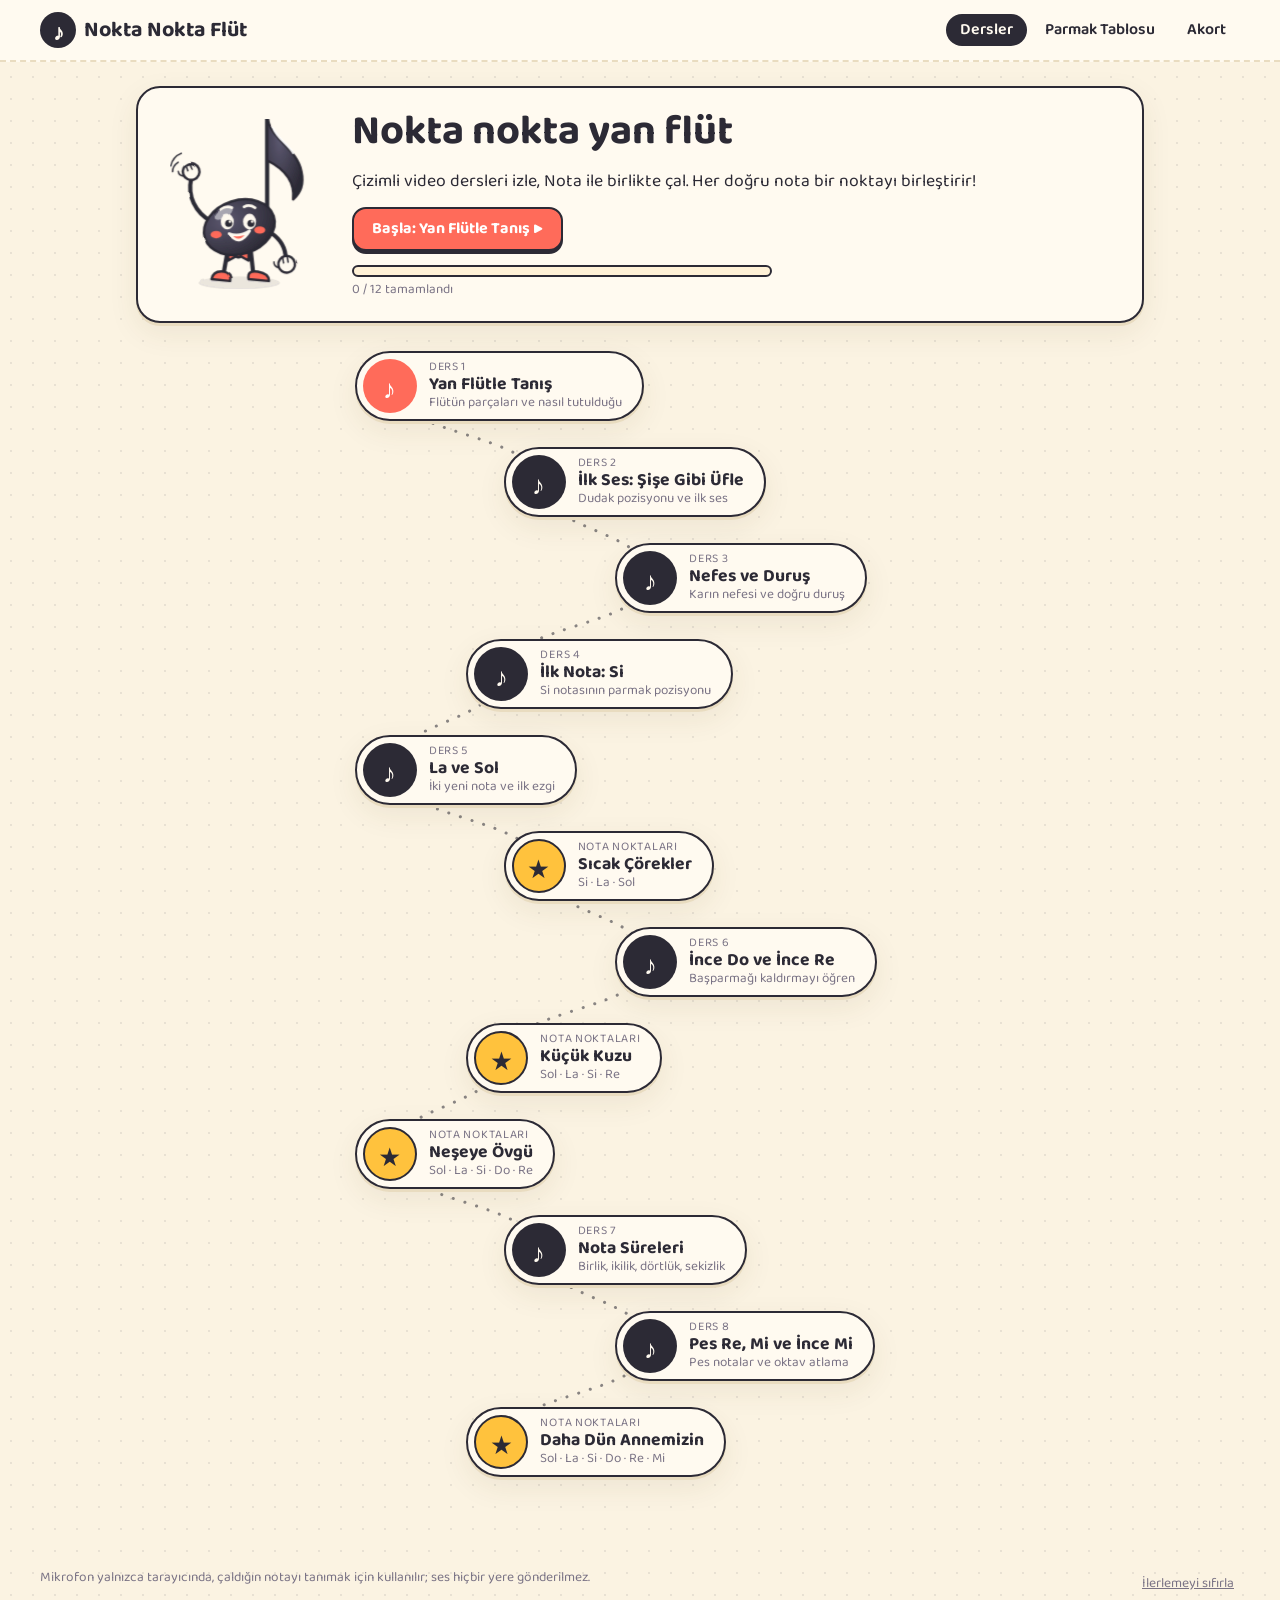
==== index.html @ 4b294578 "Detaylı çizimler ve Google TTS seslendirmesi - Çizimler baştan yapıldı: anahtar kapakları, mil ve ko" ====
<!doctype html>
<html lang="tr">
  <head>
    <meta charset="utf-8" />
    <meta name="viewport" content="width=device-width, initial-scale=1" />
    <title>Nokta Nokta Flüt</title>
    <meta name="description" content="Yan flüt öğrenmek isteyenler için çizimli, etkileşimli video dersler ve nota-nokta şarkı oyunları." />
    <meta name="theme-color" content="#fff8ec" />
    <link rel="icon" href="data:image/svg+xml,<svg xmlns='http://www.w3.org/2000/svg' viewBox='0 0 100 100'><text y='.9em' font-size='90'>♪</text></svg>" />
    <link rel="preconnect" href="https://fonts.googleapis.com" />
    <link rel="preconnect" href="https://fonts.gstatic.com" crossorigin />
    <link href="https://fonts.googleapis.com/css2?family=Baloo+2:wght@500;700&family=Patrick+Hand&family=Noto+Music&display=swap" rel="stylesheet" />
    <link rel="stylesheet" href="css/style.css" />
  </head>
  <body>
    <!-- Elle çizim görünümü için ortak SVG filtresi -->
    <svg width="0" height="0" style="position: absolute" aria-hidden="true">
      <defs>
        <filter id="sketchy" x="-5%" y="-5%" width="110%" height="110%">
          <feTurbulence type="fractalNoise" baseFrequency="0.035" numOctaves="2" seed="3" result="noise" />
          <feDisplacementMap in="SourceGraphic" in2="noise" scale="2.4" xChannelSelector="R" yChannelSelector="G" />
        </filter>
        <!-- Küçük çizimler (porte, mini flüt) için daha hafif titreme -->
        <filter id="sketchy-sm" x="-5%" y="-20%" width="110%" height="140%">
          <feTurbulence type="fractalNoise" baseFrequency="0.08" numOctaves="1" seed="5" result="noise" />
          <feDisplacementMap in="SourceGraphic" in2="noise" scale="0.7" xChannelSelector="R" yChannelSelector="G" />
        </filter>
        <!-- Çizim detayları: metal parlaklığı, cam, ten gölgesi ve kurşun kalem taraması -->
        <linearGradient id="g-metal" x1="0" y1="0" x2="0" y2="1">
          <stop offset="0" class="st-metal-lo" />
          <stop offset="0.28" class="st-metal-hi" />
          <stop offset="0.5" class="st-metal" />
          <stop offset="1" class="st-metal-lo" />
        </linearGradient>
        <radialGradient id="g-cup" cx="0.38" cy="0.32" r="0.75">
          <stop offset="0" class="st-metal-hi" />
          <stop offset="0.6" class="st-metal" />
          <stop offset="1" class="st-metal-lo" />
        </radialGradient>
        <radialGradient id="g-pressed" cx="0.38" cy="0.32" r="0.8">
          <stop offset="0" class="st-coral-hi" />
          <stop offset="1" class="st-coral" />
        </radialGradient>
        <linearGradient id="g-glass" x1="0" y1="0" x2="1" y2="0">
          <stop offset="0" class="st-glass-lo" />
          <stop offset="0.3" class="st-glass-hi" />
          <stop offset="0.55" class="st-glass" />
          <stop offset="1" class="st-glass-lo" />
        </linearGradient>
        <radialGradient id="g-skin" cx="0.4" cy="0.35" r="0.7">
          <stop offset="0" class="st-skin-hi" />
          <stop offset="1" class="st-skin" />
        </radialGradient>
        <radialGradient id="g-head" cx="0.35" cy="0.3" r="0.75">
          <stop offset="0" class="st-ink-hi" />
          <stop offset="1" class="st-ink" />
        </radialGradient>
        <linearGradient id="g-wood" x1="0" y1="0" x2="1" y2="0">
          <stop offset="0" class="st-wood-lo" />
          <stop offset="0.4" class="st-wood" />
          <stop offset="1" class="st-wood-lo" />
        </linearGradient>
        <pattern id="hatch" width="6" height="6" patternUnits="userSpaceOnUse" patternTransform="rotate(45)">
          <line x1="0" y1="0" x2="0" y2="6" class="hatch-line" />
        </pattern>
        <pattern id="hatch-x" width="7" height="7" patternUnits="userSpaceOnUse" patternTransform="rotate(45)">
          <path d="M0 0V7M0 0H7" class="hatch-line" />
        </pattern>
        <filter id="paper-grain" x="0" y="0" width="100%" height="100%">
          <feTurbulence type="fractalNoise" baseFrequency="0.9" numOctaves="2" seed="8" />
          <feColorMatrix values="0 0 0 0 0.5  0 0 0 0 0.45  0 0 0 0 0.35  0 0 0 0.55 0" />
        </filter>
      </defs>
    </svg>

    <header class="topbar">
      <a class="logo" href="#/"><span class="logo-dot" aria-hidden="true">♪</span> Nokta Nokta Flüt</a>
      <nav class="nav" aria-label="Ana menü">
        <a href="#/">Dersler</a>
        <a href="#/parmak">Parmak Tablosu</a>
        <a href="#/akort">Akort</a>
      </nav>
    </header>

    <main id="view"></main>

    <footer class="footer">
      <span>Mikrofon yalnızca tarayıcında, çaldığın notayı tanımak için kullanılır; ses hiçbir yere gönderilmez.</span>
      <button class="link" id="reset-progress">İlerlemeyi sıfırla</button>
    </footer>

    <noscript>Bu uygulama için JavaScript gerekli.</noscript>
    <script type="module" src="js/app.js"></script>
  </body>
</html>
---- css/style.css ----
/* Nokta Nokta Flüt — kâğıt üzerine elle çizim teması (karanlık modda kara tahta) */
:root {
  --paper: #fffaf0;
  --paper-2: #fff1d6;
  --page: #fbf3e2;
  --ink: #2c2a35;
  --muted: #7a7385;
  --coral: #ff6b5a;
  --teal: #20a597;
  --sky: #4a9fe0;
  --sun: #ffc23d;
  --sun-soft: #ffe7a6;
  --lilac: #b9a3f0;
  --metal: #e3e9f0;
  --skin: #ffd9bd;
  --hair: #6b4b3e;
  --shirt: #9fd8cf;
  --wood: #e0b07a;
  --line: #e9dcc0;
  --shadow: 0 3px 0 var(--line), 0 10px 30px rgb(80 60 20 / 8%);
  --metal-hi: #ffffff;
  --metal-lo: #a9b6c4;
  --coral-hi: #ffb3a8;
  --skin-hi: #ffeadb;
  --skin-lo: #e9a98a;
  --ink-hi: #5c5870;
  --wood-lo: #b77d45;
  --glass: #cfe6f5;
  --glass-hi: #f4fbff;
  --glass-lo: #94bcd8;
  --leaf: #7cc47f;
  --radius: 18px;
  --font-ui: 'Baloo 2', 'Segoe UI', system-ui, sans-serif;
  --font-hand: 'Patrick Hand', 'Comic Sans MS', 'Chalkboard SE', cursive;
  color-scheme: light;
}

@media (prefers-color-scheme: dark) {
  :root:not([data-theme='light']) {
    --paper: #23392f;
    --paper-2: #2c463a;
    --page: #182822;
    --ink: #f3efe4;
    --muted: #a9bfb3;
    --metal: #3f5a50;
    --skin: #6d5446;
    --hair: #2a1d17;
    --shirt: #2f6a62;
    --wood: #7a5a38;
    --sun-soft: #5b5230;
    --line: #2c4038;
    --shadow: 0 3px 0 #0f1a16, 0 10px 30px rgb(0 0 0 / 25%);
    --metal-hi: #8aa79b;
    --metal-lo: #2a3f37;
    --coral-hi: #ff9d8f;
    --skin-hi: #8c6c5a;
    --skin-lo: #4f3a2f;
    --ink-hi: #ffffff;
    --wood-lo: #4e381f;
    --glass: #3b6070;
    --glass-hi: #6c97a8;
    --glass-lo: #24404b;
    --leaf: #4f8f58;
    color-scheme: dark;
  }
}

:root[data-theme='dark'] {
  --paper: #23392f;
  --paper-2: #2c463a;
  --page: #182822;
  --ink: #f3efe4;
  --muted: #a9bfb3;
  --metal: #3f5a50;
  --skin: #6d5446;
  --hair: #2a1d17;
  --shirt: #2f6a62;
  --wood: #7a5a38;
  --sun-soft: #5b5230;
  --line: #2c4038;
  --shadow: 0 3px 0 #0f1a16, 0 10px 30px rgb(0 0 0 / 25%);
  --metal-hi: #8aa79b;
  --metal-lo: #2a3f37;
  --coral-hi: #ff9d8f;
  --skin-hi: #8c6c5a;
  --skin-lo: #4f3a2f;
  --ink-hi: #ffffff;
  --wood-lo: #4e381f;
  --glass: #3b6070;
  --glass-hi: #6c97a8;
  --glass-lo: #24404b;
  --leaf: #4f8f58;
  color-scheme: dark;
}

* { box-sizing: border-box; }

html, body { margin: 0; }

body {
  font-family: var(--font-ui);
  color: var(--ink);
  background-color: var(--page);
  background-image: radial-gradient(color-mix(in srgb, var(--ink) 9%, transparent) 1.2px, transparent 1.4px);
  background-size: 22px 22px;
  min-height: 100vh;
  display: flex;
  flex-direction: column;
  line-height: 1.5;
}

a { color: inherit; }
h1, h2, h3 { line-height: 1.15; margin: 0 0 0.3em; }
.muted { color: var(--muted); }
[hidden] { display: none !important; }

/* ------------------------------------------------------------- üst çubuk */
.topbar {
  display: flex;
  align-items: center;
  justify-content: space-between;
  flex-wrap: wrap;
  gap: 8px 16px;
  padding: 12px clamp(16px, 4vw, 40px);
  background: var(--paper);
  border-bottom: 2px dashed var(--line);
  position: sticky;
  top: 0;
  z-index: 10;
}
.logo { font-weight: 700; font-size: 1.35rem; text-decoration: none; display: flex; align-items: center; gap: 8px; }
.logo-dot {
  display: grid; place-items: center; width: 36px; height: 36px; border-radius: 50%;
  background: var(--ink); color: var(--paper); font-family: 'Noto Music', serif;
}
.nav { display: flex; gap: 4px; flex-wrap: wrap; }
.nav a { text-decoration: none; padding: 4px 14px; border-radius: 999px; font-weight: 600; }
.nav a:hover { background: var(--paper-2); }
.nav a.active { background: var(--ink); color: var(--paper); }

main { flex: 1; width: 100%; max-width: 1040px; margin: 0 auto; padding: 24px 16px 48px; }

.footer {
  display: flex; justify-content: space-between; flex-wrap: wrap; gap: 8px;
  padding: 16px clamp(16px, 4vw, 40px); font-size: 0.85rem; color: var(--muted);
}

/* ------------------------------------------------------------- ortak */
.btn {
  font: inherit; font-weight: 700; font-size: 1rem;
  display: inline-flex; align-items: center; justify-content: center; gap: 6px;
  padding: 8px 18px; min-height: 44px;
  border: 2.5px solid var(--ink); border-radius: 14px;
  background: var(--paper); color: var(--ink);
  box-shadow: 0 3px 0 var(--ink);
  cursor: pointer; text-decoration: none;
  transition: transform 0.08s, box-shadow 0.08s;
}
.btn:hover { transform: translateY(-1px); }
.btn:active { transform: translateY(2px); box-shadow: 0 1px 0 var(--ink); }
.btn:disabled { opacity: 0.6; cursor: default; transform: none; }
.btn.primary { background: var(--coral); color: #fff; }
.btn.active { background: var(--sun); color: #2c2a35; }
.btn.ghost { border-style: dashed; box-shadow: none; }
.link { font: inherit; background: none; border: 0; color: var(--muted); text-decoration: underline; cursor: pointer; padding: 6px; }
.card { background: var(--paper); border: 2.5px solid var(--ink); border-radius: var(--radius); box-shadow: var(--shadow); padding: 20px; }
.badge { display: inline-block; padding: 6px 14px; border-radius: 999px; background: var(--sun); color: #2c2a35; font-weight: 700; }
.page-head { display: flex; align-items: baseline; gap: 16px; flex-wrap: wrap; margin-bottom: 14px; }
.back { text-decoration: none; font-weight: 700; color: var(--muted); }
.back:hover { color: var(--ink); }
.hint { font-size: 0.9rem; }
:focus-visible { outline: 3px solid var(--sky); outline-offset: 2px; }

/* ------------------------------------------------------------- SVG çizim sınıfları */
.ink { stroke: var(--ink); stroke-width: 2.6; fill: none; stroke-linecap: round; stroke-linejoin: round; }
.thin { stroke-width: 1.6; }
.thick { stroke-width: 4.5; }
.dashed { stroke-dasharray: 6 6; }
.metal { fill: var(--metal); }
.paper { fill: var(--paper); }
.solid { fill: var(--ink); }
.hole { fill: var(--ink); }
.glass { fill: color-mix(in srgb, var(--sky) 22%, var(--paper)); }
.skin { fill: var(--skin); }
.hair { fill: var(--hair); }
.shirt { fill: var(--shirt); }
.wood { fill: var(--wood); }
.glow { fill: var(--sun-soft); }
.key.up { fill: url(#g-cup); }
.key.down { fill: url(#g-pressed); }
.metal-g { fill: url(#g-metal); }
.cup { fill: url(#g-cup); }
.glass-g { fill: url(#g-glass); }
.skin-g { fill: url(#g-skin); }
.head-g { fill: url(#g-head); }
.wood-g { fill: url(#g-wood); }
.hatch { fill: url(#hatch); stroke: none; }
.hatch-x { fill: url(#hatch-x); stroke: none; }
.hatch-line { stroke: var(--ink); stroke-width: 0.9; opacity: 0.45; }
.shade { fill: var(--ink); opacity: 0.1; stroke: none; }
.shine { fill: none; stroke: var(--metal-hi); stroke-width: 2.4; stroke-linecap: round; opacity: 0.85; }
.shine-fill { fill: #fff; opacity: 0.5; stroke: none; }
.fill-leaf { fill: var(--leaf); }
.fill-sun { fill: var(--sun); }
.fill-sky { fill: var(--sky); }
.fill-lilac { fill: var(--lilac); }
.fill-ink { fill: var(--ink); }
.fill-skin-lo { fill: var(--skin-lo); }
.limb-o { stroke: var(--ink); fill: none; stroke-linecap: round; stroke-linejoin: round; }
.limb-i, .limb-i.shirt { fill: none; stroke-linecap: round; stroke-linejoin: round; }
.limb-i.shirt { stroke: var(--shirt); }
.limb-i.skin-st { stroke: var(--skin); }
.print { fill: none; stroke: var(--paper); stroke-width: 1.1; stroke-linecap: round; opacity: 0.85; }
.board-bg .staff-deco { stroke: var(--ink); stroke-width: 1.2; fill: none; opacity: 0.08; }
.board-bg .deco { fill: var(--ink); opacity: 0.07; stroke: none; }
.st-metal { stop-color: var(--metal); }
.st-metal-hi { stop-color: var(--metal-hi); }
.st-metal-lo { stop-color: var(--metal-lo); }
.st-coral { stop-color: var(--coral); }
.st-coral-hi { stop-color: var(--coral-hi); }
.st-glass { stop-color: var(--glass); }
.st-glass-hi { stop-color: var(--glass-hi); }
.st-glass-lo { stop-color: var(--glass-lo); }
.st-skin { stop-color: var(--skin); }
.st-skin-hi { stop-color: var(--skin-hi); }
.st-ink { stop-color: var(--ink); }
.st-ink-hi { stop-color: var(--ink-hi); }
.st-wood { stop-color: var(--wood); }
.st-wood-lo { stop-color: var(--wood-lo); }
.stroke-coral, .stroke-teal, .stroke-sky, .stroke-sun, .stroke-paper {
  stroke-width: 3; fill: none; stroke-linecap: round; stroke-linejoin: round;
}
.stroke-coral { stroke: var(--coral); }
.stroke-teal { stroke: var(--teal); }
.stroke-sky { stroke: var(--sky); }
.stroke-sun { stroke: var(--sun); }
.stroke-paper { stroke: var(--paper); }
.fill-coral { fill: var(--coral); }
.fill-teal { fill: var(--teal); }
.fill-paper { fill: var(--paper); }
.fill-sun-soft { fill: var(--sun-soft); }
.hand { font-family: var(--font-hand); stroke: none; }
.clef { font-family: 'Noto Music', 'Bravura', 'Segoe UI Symbol', serif; stroke: none; }
.ink-fill { fill: var(--ink); }
.muted-fill { fill: var(--muted); }
.coral-fill { fill: var(--coral); }
.teal-fill { fill: var(--teal); }
.sky-fill { fill: var(--sky); }

/* ------------------------------------------------------------- ana sayfa */
.hero {
  display: grid; grid-template-columns: 170px 1fr; gap: 20px; align-items: center;
  background: var(--paper); border: 2.5px solid var(--ink); border-radius: 24px;
  box-shadow: var(--shadow); padding: 20px 24px; margin-bottom: 28px;
}
.hero h1 { font-size: clamp(1.8rem, 4vw, 2.6rem); }
.hero p { margin: 0 0 12px; font-size: 1.1rem; }
.hero-mascot { width: 100%; }
.hero-actions { margin-bottom: 14px; }
.progress-bar { height: 12px; border: 2px solid var(--ink); border-radius: 999px; overflow: hidden; background: var(--paper-2); max-width: 420px; }
.progress-bar span { display: block; height: 100%; background: var(--teal); }

.path-wrap { position: relative; max-width: 620px; margin: 0 auto; }
.path-line { position: absolute; inset: 0; width: 100%; height: 100%; pointer-events: none; overflow: visible; }
.path-line .road { fill: none; stroke: var(--ink); stroke-width: 3; stroke-dasharray: 0.1 12; stroke-linecap: round; opacity: 0.55; }
.path { list-style: none; margin: 0; padding: 0; position: relative; }
.node { display: flex; margin: 0 0 26px; }
.node:nth-child(4n + 1) { padding-left: 4%; }
.node:nth-child(4n + 2) { padding-left: 28%; }
.node:nth-child(4n + 3) { padding-left: 46%; }
.node:nth-child(4n + 4) { padding-left: 22%; }
.node a {
  display: flex; align-items: center; gap: 12px; text-decoration: none;
  background: var(--paper); border: 2.5px solid var(--ink); border-radius: 999px;
  padding: 6px 20px 6px 6px; box-shadow: var(--shadow); max-width: 100%;
  transition: transform 0.12s;
}
.node a:hover { transform: translateY(-2px) rotate(-1deg); }
.node-icon {
  flex: none; display: grid; place-items: center; width: 54px; height: 54px; border-radius: 50%;
  background: var(--ink); color: var(--paper); font-size: 1.6rem; font-family: 'Noto Music', var(--font-ui);
}
.node.song .node-icon { background: var(--sun); color: #2c2a35; border: 2.5px solid var(--ink); }
.node.done .node-icon { background: var(--teal); color: #fff; }
.node.next .node-icon { background: var(--coral); color: #fff; animation: pulse 1.6s infinite; }
.node-text { display: flex; flex-direction: column; line-height: 1.2; min-width: 0; }
.node-kind { font-size: 0.75rem; text-transform: uppercase; letter-spacing: 0.06em; color: var(--muted); }
.node-text b { font-size: 1.1rem; }
.node-text small { color: var(--muted); }

@keyframes pulse {
  0%, 100% { box-shadow: 0 0 0 0 color-mix(in srgb, var(--coral) 50%, transparent); }
  50% { box-shadow: 0 0 0 10px transparent; }
}

/* ------------------------------------------------------------- oynatıcı */
.player { background: var(--paper); border: 2.5px solid var(--ink); border-radius: var(--radius); box-shadow: var(--shadow); overflow: hidden; }
.stage { position: relative; aspect-ratio: 16 / 9; background: var(--paper); overflow: hidden; }
.stage .board, .media-host, .media-host video, .media-host iframe { position: absolute; inset: 0; width: 100%; height: 100%; display: block; border: 0; }
.media-host { background: #000; }
.media-error { color: #fff; text-align: center; padding: 20px; }
.caption {
  position: absolute; left: 50%; bottom: 3%; transform: translateX(-50%);
  width: min(92%, 760px); text-align: center;
  font-size: clamp(0.95rem, 2.2vw, 1.25rem); font-weight: 600; line-height: 1.35;
  background: color-mix(in srgb, var(--ink) 86%, transparent); color: var(--paper);
  padding: 6px 14px; border-radius: 12px;
}
.caption:empty { display: none; }
.cover {
  position: absolute; inset: 0; border: 0; cursor: pointer; font: inherit; color: var(--ink);
  display: flex; flex-direction: column; align-items: center; justify-content: center; gap: 6px;
  background: color-mix(in srgb, var(--paper) 88%, transparent);
}
.cover-play {
  display: grid; place-items: center; width: 84px; height: 84px; border-radius: 50%;
  background: var(--coral); color: #fff; font-size: 2.2rem; border: 3px solid var(--ink); box-shadow: 0 4px 0 var(--ink);
  padding-left: 6px;
}
.cover:hover .cover-play { transform: scale(1.06); }
.cover-title { font-size: clamp(1.4rem, 3.5vw, 2.2rem); font-weight: 700; }
.cover-sub { color: var(--muted); }

.controls { display: flex; align-items: center; gap: 6px; padding: 8px 10px; border-top: 2.5px solid var(--ink); background: var(--paper-2); }
.ctl {
  font: inherit; font-weight: 700; min-width: 40px; height: 40px; border-radius: 10px;
  border: 2px solid transparent; background: none; color: var(--ink); cursor: pointer; font-size: 1.1rem;
}
.ctl:hover { background: var(--paper); border-color: var(--ink); }
.ctl.play { background: var(--ink); color: var(--paper); }
.ctl.toggle { opacity: 0.45; font-size: 0.95rem; }
.ctl.toggle.on { opacity: 1; }
.timeline { flex: 1; display: flex; gap: 3px; align-items: center; min-width: 0; }
.seg {
  flex: 1; position: relative; height: 12px; padding: 0; border: 0; border-radius: 6px; cursor: pointer;
  background: color-mix(in srgb, var(--ink) 18%, transparent); overflow: visible;
}
.seg .fill { position: absolute; left: 0; top: 0; bottom: 0; width: 0; background: var(--coral); border-radius: 6px; }
.seg.has-check::after, .cue-mark {
  content: ''; position: absolute; right: -3px; top: 50%; width: 11px; height: 11px;
  background: var(--sun); border: 2px solid var(--ink); transform: translate(0, -50%) rotate(45deg); z-index: 1;
}
.cue-mark { right: auto; transform: translate(-50%, -50%) rotate(45deg); }
.seg.current { outline: 2px solid var(--ink); outline-offset: 1px; }

/* ------------------------------------------------------------- duraklar */
.cp-overlay {
  position: absolute; inset: 0; z-index: 2; display: grid; place-items: center; padding: 12px;
  background: color-mix(in srgb, var(--ink) 35%, transparent); backdrop-filter: blur(2px);
  overflow: auto;
}
.cp-card {
  width: min(560px, 100%); max-height: 100%; overflow: auto;
  background: var(--paper); border: 2.5px solid var(--ink); border-radius: var(--radius);
  box-shadow: 0 6px 0 var(--ink); padding: 16px 20px; text-align: center;
  animation: pop 0.25s ease-out;
}
@keyframes pop { from { transform: scale(0.9); opacity: 0; } }
.cp-tag { display: inline-block; font-size: 0.8rem; font-weight: 700; text-transform: uppercase; letter-spacing: 0.08em; background: var(--sun); color: #2c2a35; border-radius: 999px; padding: 1px 12px; margin-bottom: 6px; }
.cp-title { font-size: clamp(1.1rem, 2.6vw, 1.5rem); }
.cp-title.big { font-size: clamp(1.6rem, 4vw, 2.4rem); }
.cp-options { display: grid; gap: 8px; margin: 10px 0; }
.opt {
  font: inherit; font-size: 1.05rem; text-align: left; padding: 10px 14px; border-radius: 12px; cursor: pointer;
  border: 2px solid var(--ink); background: var(--paper); color: var(--ink);
}
.opt:hover:not(:disabled) { background: var(--paper-2); }
.opt.right { background: var(--teal); color: #fff; }
.opt.wrong { background: color-mix(in srgb, var(--coral) 25%, var(--paper)); text-decoration: line-through; animation: shake 0.3s; }
.cp-feedback { min-height: 1.5em; margin: 8px 0; }
.cp-success { font-weight: 700; color: var(--teal); font-size: 1.15rem; }
.burst { display: inline-block; margin-right: 6px; animation: pop 0.4s; font-family: 'Noto Music', var(--font-ui); }
.cp-actions { display: flex; gap: 10px; justify-content: center; flex-wrap: wrap; margin: 8px 0; }
.cp-visual { display: flex; align-items: center; justify-content: center; gap: 8px; flex-wrap: wrap; }
.mini-staff { width: 130px; }
.mini-flute { width: min(360px, 100%); }
.mic { margin: 8px auto; max-width: 340px; }
.meter, .hold { height: 8px; border-radius: 99px; background: color-mix(in srgb, var(--ink) 12%, transparent); overflow: hidden; margin: 6px 0; }
.meter span, .hold span { display: block; height: 100%; width: 0; background: var(--sky); transition: width 0.08s; }
.hold span { background: var(--teal); }
.heard { font-size: 0.9rem; color: var(--muted); }
.breath { display: grid; place-items: center; height: 170px; position: relative; }
.balloon {
  width: 60px; height: 60px; border-radius: 50%; border: 3px dashed var(--coral);
  background: var(--sun-soft); transition-property: transform; transition-timing-function: ease-in-out;
}
.balloon.full { transform: scale(2.4); }
.breath-label { position: absolute; font-weight: 700; font-size: 1.2rem; }
@keyframes shake { 25% { transform: translateX(-5px); } 75% { transform: translateX(5px); } }

.end-card { margin-top: 16px; text-align: center; background: var(--paper); border: 2.5px solid var(--ink); border-radius: var(--radius); padding: 18px; box-shadow: var(--shadow); }
.end-actions { display: flex; gap: 10px; justify-content: center; flex-wrap: wrap; }

/* ------------------------------------------------------------- Nota Noktaları */
.dots-head { display: flex; justify-content: space-between; align-items: flex-start; gap: 12px; }
.dots-head p { margin: 0; }
.stars { font-size: 1.8rem; letter-spacing: 2px; color: color-mix(in srgb, var(--ink) 20%, transparent); white-space: nowrap; }
.stars .on { color: var(--sun); -webkit-text-stroke: 1.5px var(--ink); }
.dots-main { display: grid; grid-template-columns: minmax(0, 1.3fr) minmax(0, 1fr); gap: 16px; margin: 12px 0; }
.dots-board-wrap { position: relative; background: var(--paper); border: 2.5px solid var(--ink); border-radius: var(--radius); box-shadow: var(--shadow); }
.dots-board { width: 100%; display: block; }
.dot circle { fill: var(--ink); transition: r 0.2s, fill 0.2s; }
.dot text { font-family: var(--font-hand); font-size: 3.4px; fill: var(--muted); }
.dot.hit circle { fill: var(--teal); }
.dot.next circle { fill: var(--coral); r: 2.6; animation: blink 1s infinite; }
.dot.next text { fill: var(--coral); font-weight: 700; font-size: 4.4px; }
.dot.shake { animation: shake 0.3s; }
@keyframes blink { 50% { opacity: 0.45; } }
.dots-line { stroke: var(--ink); stroke-width: 1; stroke-linecap: round; }
.dots-fill { opacity: 0; transition: opacity 1.2s; stroke: none; }
.dots-fill.show { opacity: 1; }
.dots-detail, .dots-scene-part { stroke: var(--ink); stroke-width: 0.7; stroke-linecap: round; stroke-linejoin: round; }
.dots-detail.plain, .dots-scene-part.plain { fill: none; stroke-width: 0.9; }
.dots-detail.shine { fill: none; stroke: #fff; stroke-width: 1.8; opacity: 0.55; }
.dots-detail.stroke-paper-thin { fill: none; stroke: var(--paper); stroke-width: 0.8; }
.dots-detail.fill-lilac-dark { fill: color-mix(in srgb, var(--lilac) 72%, var(--ink)); }
.dots-scene-part.faint { fill: none; opacity: 0.25; }
.dots-scene-part.night { fill: color-mix(in srgb, var(--sky) 22%, var(--paper)); stroke: none; }
.dots-board.complete .dot text { display: none; }
.dots-board.complete .dot circle { r: 1; }
.dots-done {
  margin: 0 10px 10px;
  display: flex; flex-direction: column; align-items: center; gap: 6px; text-align: center;
  background: color-mix(in srgb, var(--paper) 94%, transparent); border: 2px solid var(--ink); border-radius: 14px; padding: 10px;
  animation: pop 0.3s;
}
.dots-done b { font-size: 1.4rem; color: var(--sun); -webkit-text-stroke: 1px var(--ink); }
.dots-side { background: var(--paper); border: 2.5px solid var(--ink); border-radius: var(--radius); box-shadow: var(--shadow); padding: 14px; text-align: center; }
.target-name { font-size: clamp(1.6rem, 4vw, 2.4rem); font-weight: 700; line-height: 1.1; margin: 4px 0; }
.target-visual { display: flex; flex-direction: column; align-items: center; }
.mic-status { font-size: 0.95rem; color: var(--muted); min-height: 1.4em; }
.melody-strip { display: flex; gap: 4px; overflow-x: auto; padding: 8px 2px; scrollbar-width: thin; }
.chip {
  flex: none; min-width: calc(34px * var(--w, 1)); text-align: center; padding: 3px 6px; border-radius: 10px;
  border: 2px solid var(--ink); background: var(--paper); font-weight: 700; font-size: 0.95rem;
}
.chip.done { background: var(--teal); color: #fff; opacity: 0.55; }
.chip.current { background: var(--coral); color: #fff; transform: scale(1.12); }
.dots-controls { display: flex; flex-wrap: wrap; gap: 8px; }
.touch-pad { display: flex; flex-wrap: wrap; gap: 8px; margin-top: 12px; }
.pad-key {
  font: inherit; flex: 1 1 80px; min-height: 64px; cursor: pointer; display: flex; flex-direction: column; align-items: center; justify-content: center;
  border: 2.5px solid var(--ink); border-radius: 14px; background: var(--paper); color: var(--ink); box-shadow: 0 4px 0 var(--ink);
}
.pad-key b { font-size: 1.3rem; }
.pad-key small { font-size: 0.7rem; color: var(--muted); }
.pad-key:active { transform: translateY(3px); box-shadow: 0 1px 0 var(--ink); background: var(--sun); }

/* ------------------------------------------------------------- parmak tablosu */
.note-grid { display: flex; flex-wrap: wrap; gap: 6px; margin-bottom: 16px; }
.note-btn {
  font: inherit; font-weight: 700; min-width: 54px; min-height: 44px; border-radius: 12px; cursor: pointer;
  border: 2px solid var(--ink); background: var(--paper); color: var(--ink);
}
.note-btn[aria-selected='true'] { background: var(--coral); color: #fff; }
.chart-top { display: flex; align-items: center; gap: 16px; flex-wrap: wrap; justify-content: space-between; }
.chart-top > div { flex: 1 1 200px; }
.chart-detail .mini-flute { width: 100%; max-width: none; margin: 8px 0; }
.key-list { columns: 2; padding-left: 20px; margin: 0; }

/* ------------------------------------------------------------- akort */
.tuner { max-width: 420px; margin: 0 auto; text-align: center; }
.tuner-note { font-size: 5rem; font-weight: 700; line-height: 1; }
.tuner.in-tune .tuner-note { color: var(--teal); }
.gauge { position: relative; height: 110px; margin: 16px auto 4px; width: 220px; border-bottom: 2.5px solid var(--ink); border-radius: 110px 110px 0 0; background: var(--paper-2); }
.needle { position: absolute; left: calc(50% - 2px); bottom: 0; width: 4px; height: 96px; background: var(--coral); transform-origin: bottom center; border-radius: 4px; transition: transform 0.12s; }
.gauge i { position: absolute; bottom: 4px; font-style: normal; color: var(--muted); }
.gauge .flat { left: 14px; }
.gauge .sharp { right: 14px; }
.gauge .mid { left: 50%; top: 4px; transform: translateX(-50%); }

/* ------------------------------------------------------------- dar ekranlar */
@media (max-width: 720px) {
  .hero { grid-template-columns: 1fr; text-align: center; }
  .hero-mascot { width: 120px; margin: 0 auto; }
  .progress-bar { margin: 0 auto; }
  .dots-main { grid-template-columns: 1fr; }
  .node, .node:nth-child(n) { padding-left: 0; }
  .node:nth-child(odd) { justify-content: flex-start; }
  .node:nth-child(even) { justify-content: flex-end; }
  .controls { flex-wrap: wrap; }
  .timeline { order: 5; flex-basis: 100%; }
  .key-list { columns: 1; }
  .cp-card { padding: 12px; }
}

/* Küçük ekranlarda durak kartı videonun içine sığmaz: tam ekran aç */
@media (max-width: 900px), (max-height: 720px) {
  .cp-overlay { position: fixed; z-index: 50; }
}

@media (prefers-reduced-motion: reduce) {
  *, *::before, *::after { animation-duration: 0.01ms !important; transition-duration: 0.01ms !important; }
}
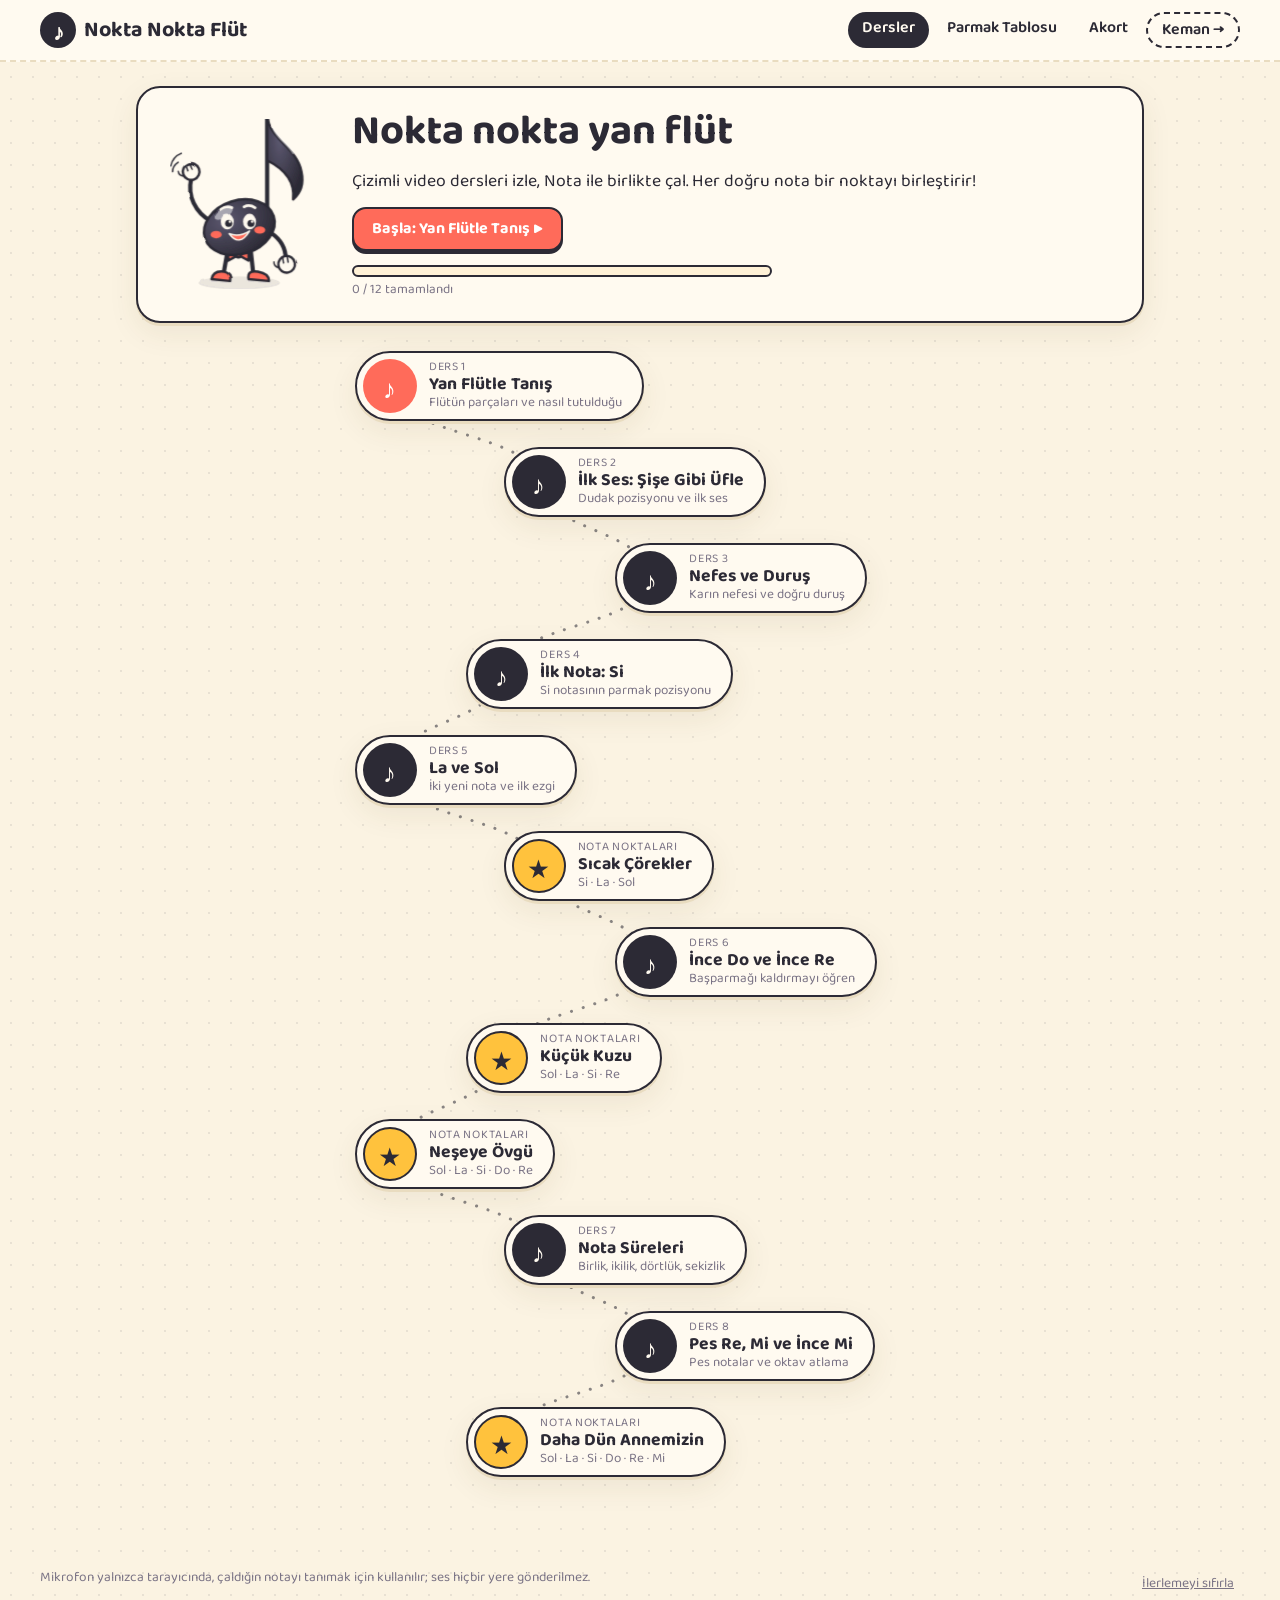
==== commit 61879438: "Keman versiyonu: Nokta Nokta Keman (/keman/) Altyapı enstrümandan bağımsız hâle getirildi: oynatıcı," ====
--- a/index.html
+++ b/index.html
@@ -60,6 +60,11 @@
           <stop offset="0.4" class="st-wood" />
           <stop offset="1" class="st-wood-lo" />
         </linearGradient>
+        <radialGradient id="g-varnish" cx="0.42" cy="0.38" r="0.75">
+          <stop offset="0" class="st-varnish-hi" />
+          <stop offset="0.55" class="st-varnish" />
+          <stop offset="1" class="st-varnish-lo" />
+        </radialGradient>
         <pattern id="hatch" width="6" height="6" patternUnits="userSpaceOnUse" patternTransform="rotate(45)">
           <line x1="0" y1="0" x2="0" y2="6" class="hatch-line" />
         </pattern>
@@ -74,14 +79,19 @@
     </svg>
 
     <header class="topbar">
-      <a class="logo" href="#/"><span class="logo-dot" aria-hidden="true">♪</span> Nokta Nokta Flüt</a>
+      <a class="logo" href="#/"><span class="logo-dot" aria-hidden="true">♪</span> <span class="logo-name">Nokta Nokta Flüt</span></a>
       <nav class="nav" aria-label="Ana menü">
         <a href="#/">Dersler</a>
         <a href="#/parmak">Parmak Tablosu</a>
         <a href="#/akort">Akort</a>
+        <a class="other-instrument" href="keman/">Keman →</a>
       </nav>
     </header>
 
+    <div class="embed-note" hidden>
+      🎤 Bu önizlemede mikrofon çalışmaz. Flütünle çalıp notalarını dinletmek için
+      <a href="https://hakanatas.github.io/yanfulut/" target="_blank" rel="noopener">uygulamayı tarayıcıda aç</a>.
+    </div>
     <main id="view"></main>
 
     <footer class="footer">
@@ -90,6 +100,9 @@
     </footer>
 
     <noscript>Bu uygulama için JavaScript gerekli.</noscript>
-    <script type="module" src="js/app.js"></script>
+    <script type="module">
+      import { boot } from './js/app.js';
+      boot('flute');
+    </script>
   </body>
 </html>
--- a/css/style.css
+++ b/css/style.css
@@ -29,6 +29,16 @@
   --glass-hi: #f4fbff;
   --glass-lo: #94bcd8;
   --leaf: #7cc47f;
+  --varnish: #c06a2b;
+  --varnish-hi: #f0a656;
+  --varnish-lo: #6f3416;
+  --ebony: #2e2724;
+  --maple: #ecd2a2;
+  --string: #b9c2cc;
+  --bow-hair: #f4efe2;
+  --bow-stick: #7a4a26;
+  --amber: #e2a336;
+  --pearl: #f3f0ff;
   --radius: 18px;
   --font-ui: 'Baloo 2', 'Segoe UI', system-ui, sans-serif;
   --font-hand: 'Patrick Hand', 'Comic Sans MS', 'Chalkboard SE', cursive;
@@ -61,6 +71,16 @@
     --glass-hi: #6c97a8;
     --glass-lo: #24404b;
     --leaf: #4f8f58;
+    --varnish: #8d4a1f;
+    --varnish-hi: #c47a3a;
+    --varnish-lo: #4a2210;
+    --ebony: #120e0c;
+    --maple: #b39466;
+    --string: #c9d2da;
+    --bow-hair: #e8e2d2;
+    --bow-stick: #a06a3c;
+    --amber: #c88d2a;
+    --pearl: #e8e4ff;
     color-scheme: dark;
   }
 }
@@ -90,6 +110,16 @@
   --glass-hi: #6c97a8;
   --glass-lo: #24404b;
   --leaf: #4f8f58;
+  --varnish: #8d4a1f;
+  --varnish-hi: #c47a3a;
+  --varnish-lo: #4a2210;
+  --ebony: #120e0c;
+  --maple: #b39466;
+  --string: #c9d2da;
+  --bow-hair: #e8e2d2;
+  --bow-stick: #a06a3c;
+  --amber: #c88d2a;
+  --pearl: #e8e4ff;
   color-scheme: dark;
 }
 
@@ -137,7 +167,15 @@
 .nav a { text-decoration: none; padding: 4px 14px; border-radius: 999px; font-weight: 600; }
 .nav a:hover { background: var(--paper-2); }
 .nav a.active { background: var(--ink); color: var(--paper); }
-
+.nav a.other-instrument { border: 2px dashed var(--ink); }
+
+.embed-note {
+  margin: 12px auto 0; max-width: 1008px; width: calc(100% - 32px);
+  padding: 10px 14px; border: 2px dashed var(--coral); border-radius: 14px;
+  background: var(--paper); font-weight: 600;
+}
+.embed-note a { color: var(--coral); }
+.level span { background: var(--teal); }
 main { flex: 1; width: 100%; max-width: 1040px; margin: 0 auto; padding: 24px 16px 48px; }
 
 .footer {
@@ -213,6 +251,19 @@
 .print { fill: none; stroke: var(--paper); stroke-width: 1.1; stroke-linecap: round; opacity: 0.85; }
 .board-bg .staff-deco { stroke: var(--ink); stroke-width: 1.2; fill: none; opacity: 0.08; }
 .board-bg .deco { fill: var(--ink); opacity: 0.07; stroke: none; }
+.varnish { fill: url(#g-varnish); }
+.ebony { fill: var(--ebony); }
+.maple { fill: var(--maple); }
+.amber { fill: var(--amber); }
+.pearl { fill: var(--pearl); }
+.string { stroke: var(--string); fill: none; stroke-linecap: round; }
+.bow-hair { stroke: var(--bow-hair); stroke-width: 3; fill: none; stroke-linecap: round; }
+.bow-stick { stroke: var(--bow-stick); stroke-width: 5; fill: none; stroke-linecap: round; }
+.tape { stroke: var(--sun); stroke-width: 3; opacity: 0.85; }
+.paper-fill { fill: var(--paper); }
+.st-varnish { stop-color: var(--varnish); }
+.st-varnish-hi { stop-color: var(--varnish-hi); }
+.st-varnish-lo { stop-color: var(--varnish-lo); }
 .st-metal { stop-color: var(--metal); }
 .st-metal-hi { stop-color: var(--metal-hi); }
 .st-metal-lo { stop-color: var(--metal-lo); }
@@ -307,6 +358,11 @@
   padding: 6px 14px; border-radius: 12px;
 }
 .caption:empty { display: none; }
+.sound-hint {
+  position: absolute; top: 10px; left: 50%; transform: translateX(-50%); z-index: 1;
+  background: var(--ink); color: var(--paper); font-weight: 700; font-size: 0.9rem;
+  padding: 4px 14px; border-radius: 999px;
+}
 .cover {
   position: absolute; inset: 0; border: 0; cursor: pointer; font: inherit; color: var(--ink);
   display: flex; flex-direction: column; align-items: center; justify-content: center; gap: 6px;
@@ -374,6 +430,8 @@
 .cp-visual { display: flex; align-items: center; justify-content: center; gap: 8px; flex-wrap: wrap; }
 .mini-staff { width: 130px; }
 .mini-flute { width: min(360px, 100%); }
+.mini-fingerboard { width: 120px; }
+.chart-detail .mini-fingerboard { width: 200px; margin: 8px auto; display: block; }
 .mic { margin: 8px auto; max-width: 340px; }
 .meter, .hold { height: 8px; border-radius: 99px; background: color-mix(in srgb, var(--ink) 12%, transparent); overflow: hidden; margin: 6px 0; }
 .meter span, .hold span { display: block; height: 100%; width: 0; background: var(--sky); transition: width 0.08s; }
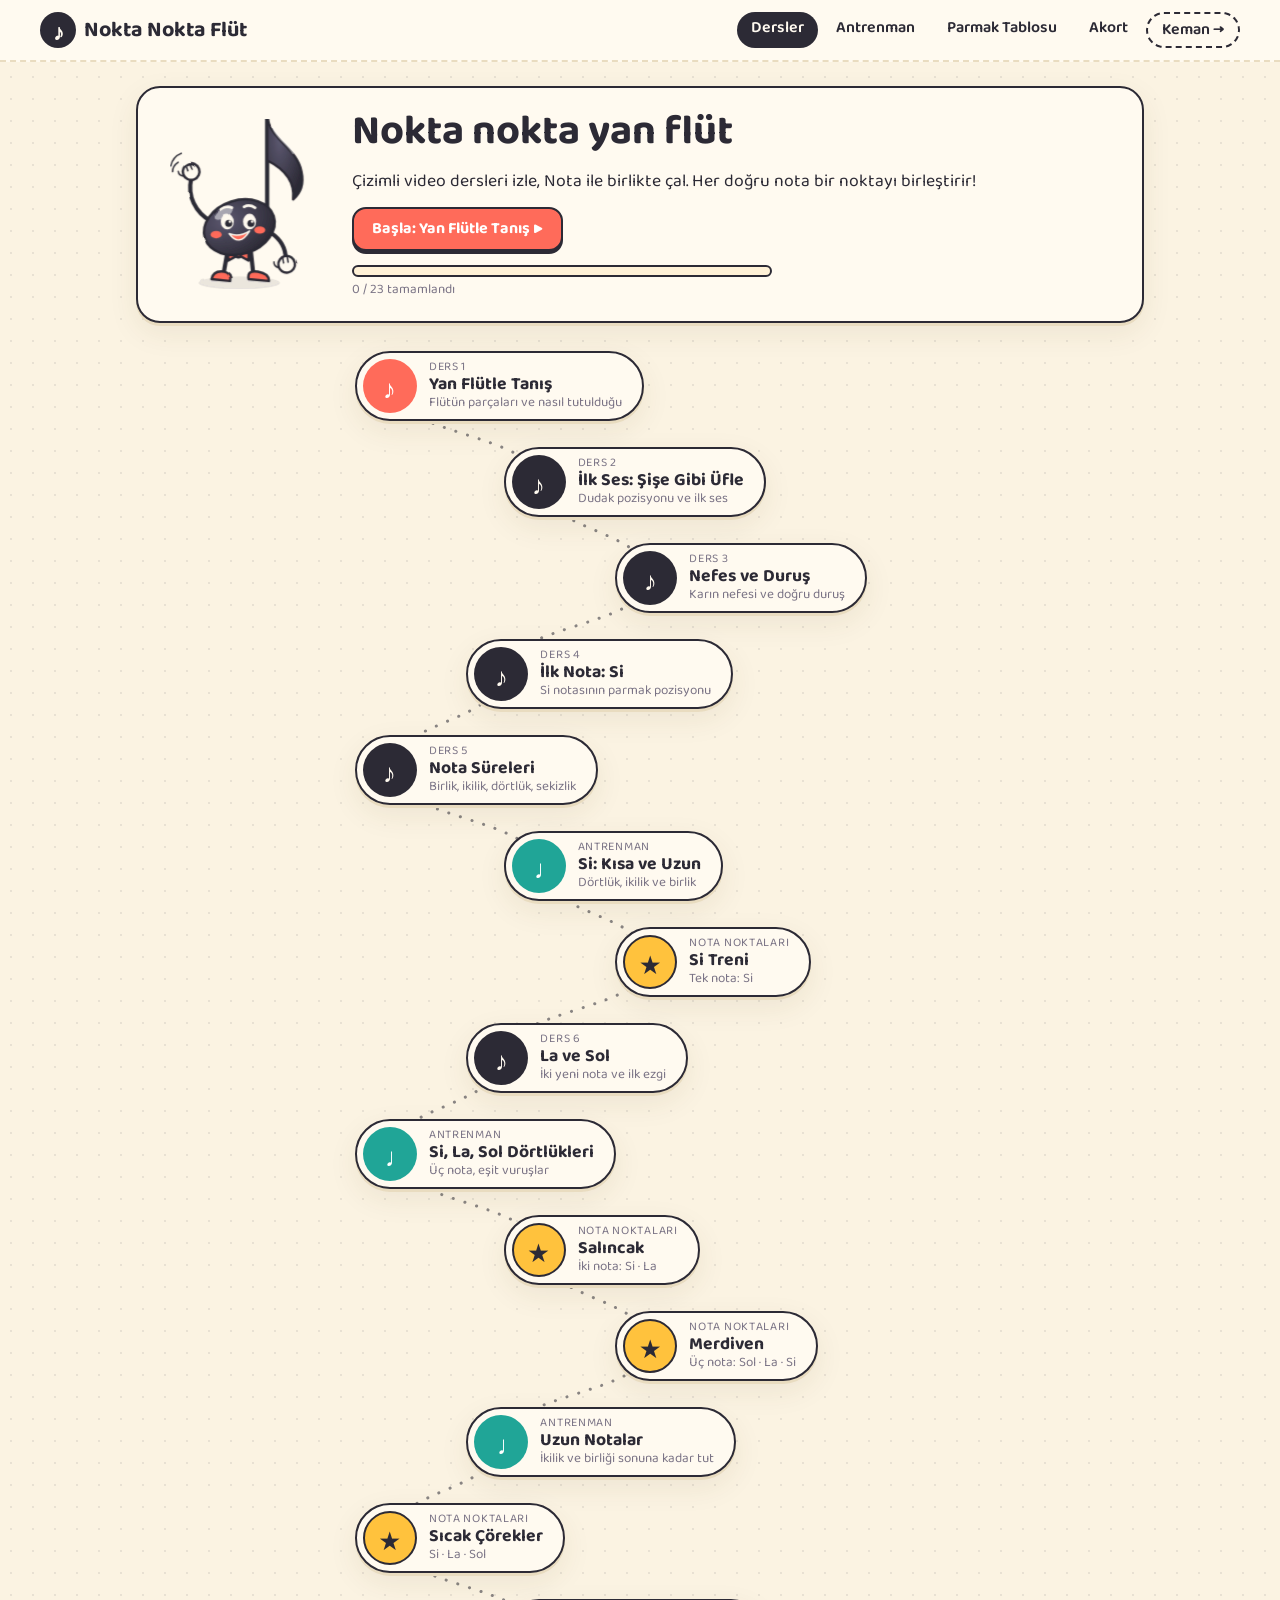
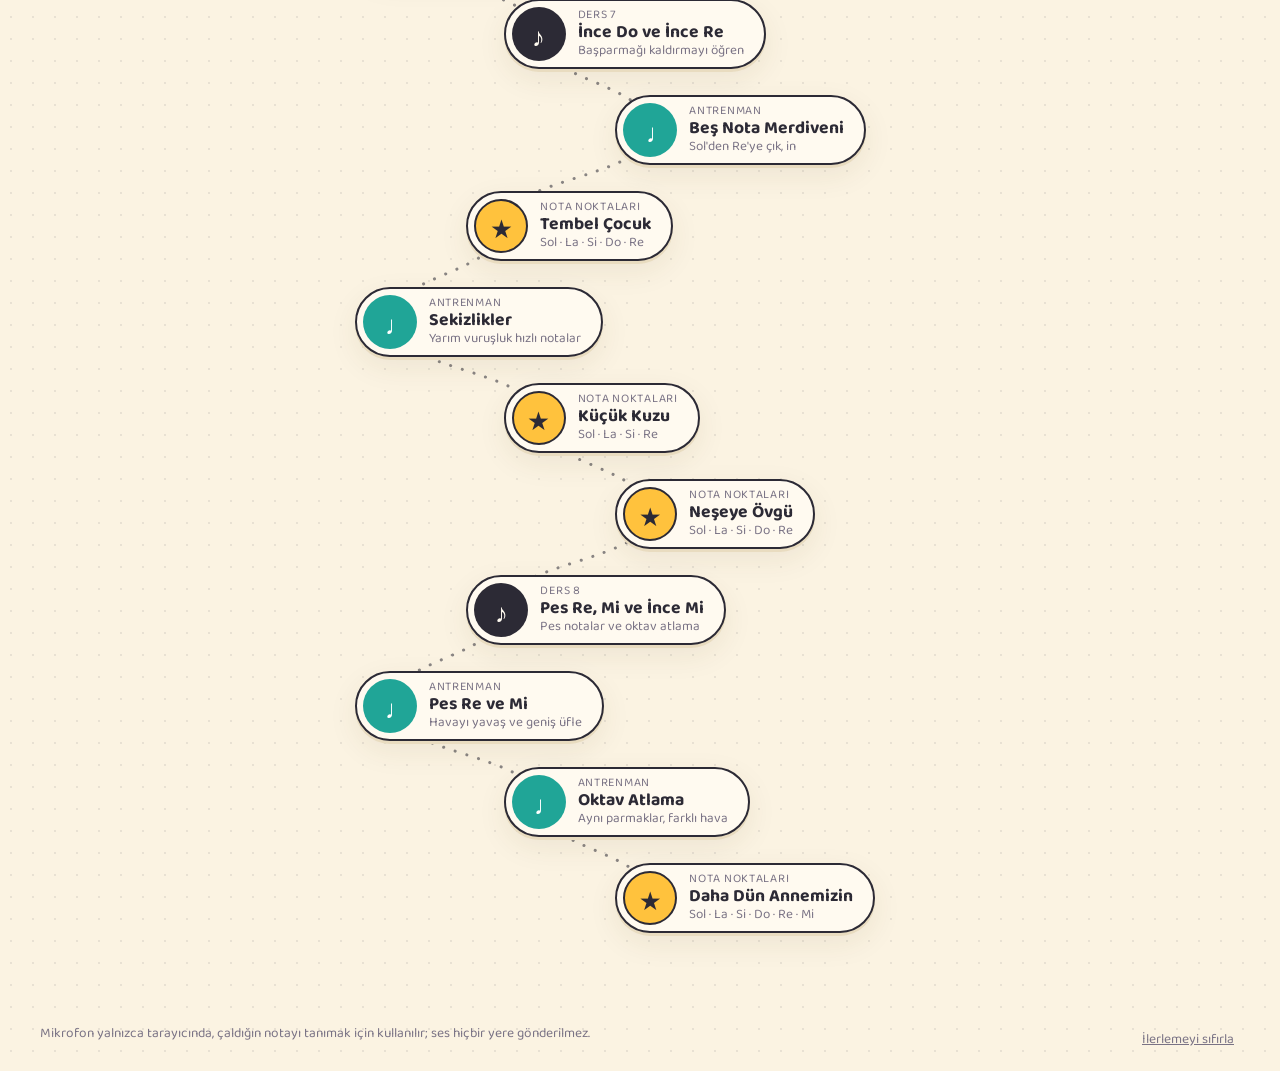
==== commit 4ef8448f: "Antrenman sayfaları, yalnızca porte seçeneği ve ders yolu denetimi Antrenman (resimsiz, nota + süre " ====
--- a/index.html
+++ b/index.html
@@ -82,6 +82,7 @@
       <a class="logo" href="#/"><span class="logo-dot" aria-hidden="true">♪</span> <span class="logo-name">Nokta Nokta Flüt</span></a>
       <nav class="nav" aria-label="Ana menü">
         <a href="#/">Dersler</a>
+        <a href="#/antrenman">Antrenman</a>
         <a href="#/parmak">Parmak Tablosu</a>
         <a href="#/akort">Akort</a>
         <a class="other-instrument" href="keman/">Keman →</a>
--- a/css/style.css
+++ b/css/style.css
@@ -452,6 +452,8 @@
 /* ------------------------------------------------------------- Nota Noktaları */
 .dots-head { display: flex; justify-content: space-between; align-items: flex-start; gap: 12px; }
 .dots-head p { margin: 0; }
+.dots-head .song-hint { margin-top: 4px; font-weight: 600; }
+.dots-detail.stroke-sun-thick { fill: none; stroke: var(--sun); stroke-width: 2.4; }
 .stars { font-size: 1.8rem; letter-spacing: 2px; color: color-mix(in srgb, var(--ink) 20%, transparent); white-space: nowrap; }
 .stars .on { color: var(--sun); -webkit-text-stroke: 1.5px var(--ink); }
 .dots-main { display: grid; grid-template-columns: minmax(0, 1.3fr) minmax(0, 1fr); gap: 16px; margin: 12px 0; }
@@ -504,6 +506,79 @@
 .pad-key small { font-size: 0.7rem; color: var(--muted); }
 .pad-key:active { transform: translateY(3px); box-shadow: 0 1px 0 var(--ink); background: var(--sun); }
 
+/* ------------------------------------------------------------- antrenman */
+.node.drill .node-icon { background: var(--teal); color: #fff; font-family: 'Noto Music', var(--font-ui); }
+.node.drill.done .node-icon { background: var(--teal); }
+.drill-head { display: flex; justify-content: space-between; align-items: flex-start; gap: 12px; }
+.drill-head h2 { margin-top: 4px; }
+.drill-head p { margin: 0; }
+.drill-options { display: flex; flex-wrap: wrap; gap: 10px; align-items: center; margin: 12px 0; }
+.seg-group { display: inline-flex; border: 2.5px solid var(--ink); border-radius: 14px; overflow: hidden; background: var(--paper); }
+.chip-btn {
+  font: inherit; font-weight: 700; padding: 8px 14px; min-height: 42px; border: 0; background: none; color: var(--ink); cursor: pointer;
+}
+.chip-btn + .chip-btn { border-left: 2px solid var(--ink); }
+.chip-btn.active { background: var(--ink); color: var(--paper); }
+.drill-staff-wrap {
+  overflow-x: auto; background: var(--paper); border: 2.5px solid var(--ink); border-radius: var(--radius);
+  box-shadow: var(--shadow); padding: 6px 4px; scrollbar-width: thin;
+}
+.drill-staff { display: block; max-width: none; }
+.drill-hl { fill: transparent; }
+.drill-note.current .drill-hl { fill: var(--sun-soft); }
+.dur-bar { fill: color-mix(in srgb, var(--ink) 14%, transparent); }
+.dur-fill { fill: var(--sky); }
+.dur-name { font-family: var(--font-hand); font-size: 13px; fill: var(--muted); }
+.beat-num { font-family: var(--font-ui); font-size: 13px; fill: var(--muted); }
+.beat-num.strong { font-weight: 700; fill: var(--ink); }
+.time-sig { font-family: var(--font-ui); font-weight: 700; fill: var(--ink); }
+.playhead { stroke: var(--coral); stroke-width: 3; stroke-linecap: round; }
+.drill-note.ok .head-g, .drill-note.ok .dur-fill { fill: var(--teal); }
+.drill-note.ok .ink { stroke: var(--teal); }
+.drill-note.ok .dur-bar { fill: color-mix(in srgb, var(--teal) 30%, transparent); }
+.drill-note.short .head-g, .drill-note.short .dur-fill { fill: var(--sun); }
+.drill-note.short .ink { stroke: #c98a00; }
+.drill-note.miss .head-g, .drill-note.miss .dur-fill { fill: var(--coral); }
+.drill-note.miss .ink { stroke: var(--coral); }
+.drill-main { display: grid; grid-template-columns: minmax(0, 1.2fr) minmax(0, 1fr); gap: 16px; margin: 14px 0; }
+.drill-target, .drill-side {
+  position: relative; background: var(--paper); border: 2.5px solid var(--ink); border-radius: var(--radius);
+  box-shadow: var(--shadow); padding: 16px; text-align: center; min-width: 0;
+}
+.drill-target .target-name { font-size: clamp(2rem, 6vw, 3rem); font-weight: 700; line-height: 1.05; }
+.value-line { display: flex; align-items: center; justify-content: center; gap: 8px; font-size: 1.3rem; font-weight: 700; margin: 6px 0; }
+.value-sym { width: 30px; height: 42px; }
+.beat-dots { display: flex; justify-content: center; gap: 10px; margin: 10px 0 6px; }
+.beat-dots span { width: 30px; height: 30px; border-radius: 50%; border: 3px solid var(--ink); background: var(--paper); transition: background 0.08s; }
+.beat-dots span.half { height: 15px; border-radius: 30px 30px 0 0; margin-top: 15px; }
+.beat-dots span.on { background: var(--teal); }
+.countdown {
+  position: absolute; inset: 0; display: grid; place-items: center; font-size: 5rem; font-weight: 700;
+  background: color-mix(in srgb, var(--paper) 88%, transparent); border-radius: var(--radius); z-index: 1;
+}
+.drill-result {
+  text-align: center; background: var(--paper); border: 2.5px solid var(--ink); border-radius: var(--radius); box-shadow: var(--shadow); padding: 18px;
+}
+.result-stars { font-size: 2rem; color: var(--sun); -webkit-text-stroke: 1px var(--ink); }
+.result-grid { display: flex; justify-content: center; gap: 28px; margin: 8px 0; }
+.result-grid div { display: flex; flex-direction: column; }
+.result-grid .big { font-size: 2rem; font-weight: 700; font-variant-numeric: tabular-nums; }
+.chip-btn.standalone { border: 2.5px dashed var(--ink); border-radius: 14px; background: var(--paper); }
+.cp-toggle-row { margin-top: 2px; }
+/* Yalnızca porte: parmak resmi gizliyken porte büyür */
+.no-fingering .target-visual .mini-staff, .no-fingering .cp-visual .mini-staff { width: 220px; }
+.pad-key.down { transform: translateY(3px); box-shadow: 0 1px 0 var(--ink); background: var(--sun); }
+.pad-key { touch-action: none; user-select: none; -webkit-user-select: none; }
+.next-link { margin-left: auto; }
+.drill-cards { display: grid; grid-template-columns: repeat(auto-fill, minmax(240px, 1fr)); gap: 12px; margin-top: 12px; }
+.drill-card {
+  display: flex; flex-direction: column; gap: 2px; text-decoration: none; background: var(--paper); border: 2.5px solid var(--ink);
+  border-radius: var(--radius); box-shadow: var(--shadow); padding: 14px;
+}
+.drill-card b { font-size: 1.15rem; }
+.drill-card:hover { transform: translateY(-2px); }
+.stars.small { font-size: 1.1rem; }
+
 /* ------------------------------------------------------------- parmak tablosu */
 .note-grid { display: flex; flex-wrap: wrap; gap: 6px; margin-bottom: 16px; }
 .note-btn {
@@ -533,6 +608,7 @@
   .hero-mascot { width: 120px; margin: 0 auto; }
   .progress-bar { margin: 0 auto; }
   .dots-main { grid-template-columns: 1fr; }
+  .drill-main { grid-template-columns: 1fr; }
   .node, .node:nth-child(n) { padding-left: 0; }
   .node:nth-child(odd) { justify-content: flex-start; }
   .node:nth-child(even) { justify-content: flex-end; }
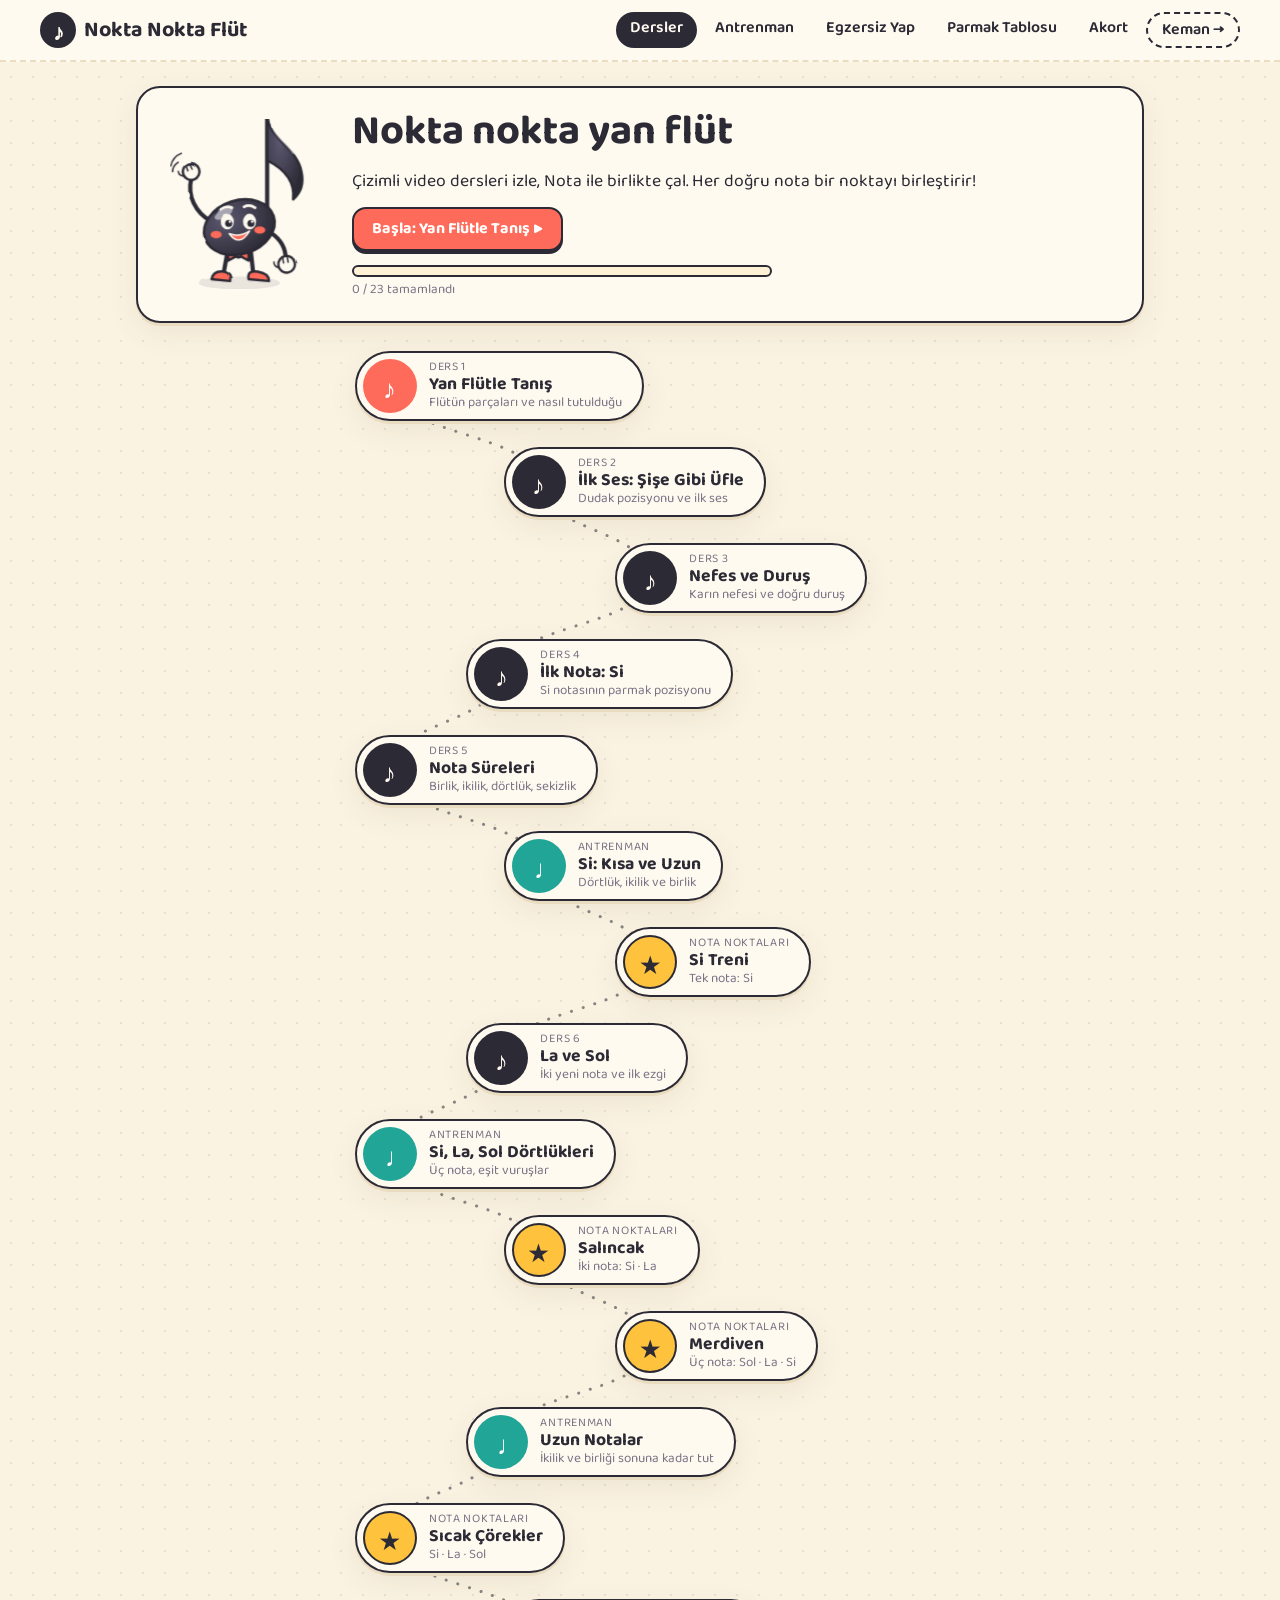
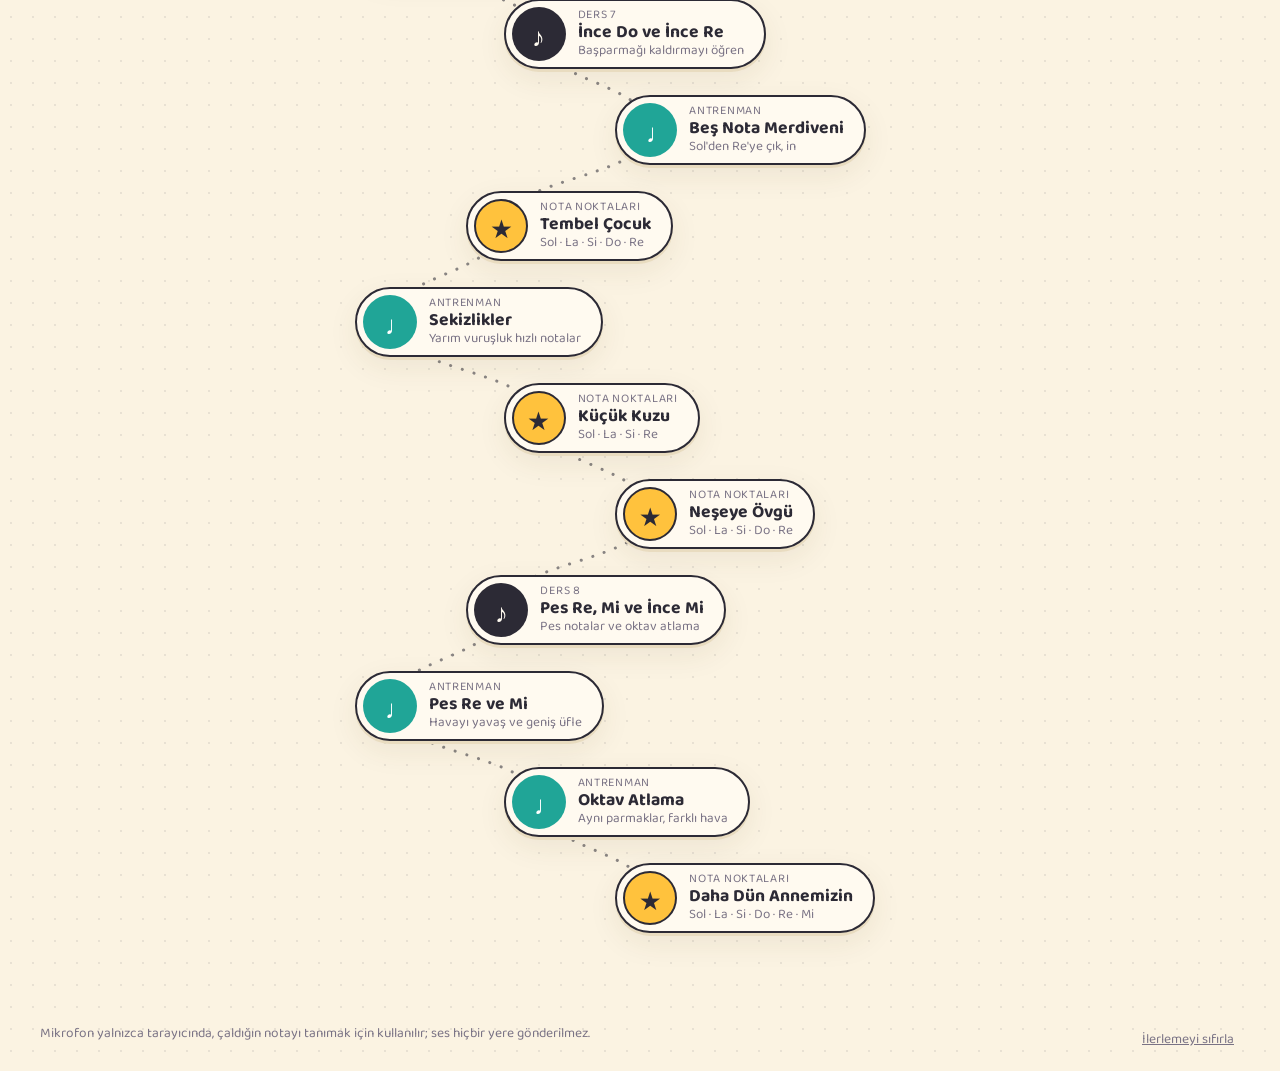
==== commit 3898c78d: "Egzersiz Yap: çalışma kağıdı egzersizleri satır satır, büyük nota ve flüt resmiyle Ünite 1-5 egzersi" ====
--- a/index.html
+++ b/index.html
@@ -83,6 +83,7 @@
       <nav class="nav" aria-label="Ana menü">
         <a href="#/">Dersler</a>
         <a href="#/antrenman">Antrenman</a>
+        <a href="#/egzersiz" class="nav-worksheet">Egzersiz Yap</a>
         <a href="#/parmak">Parmak Tablosu</a>
         <a href="#/akort">Akort</a>
         <a class="other-instrument" href="keman/">Keman →</a>
--- a/css/style.css
+++ b/css/style.css
@@ -579,6 +579,96 @@
 .drill-card:hover { transform: translateY(-2px); }
 .stars.small { font-size: 1.1rem; }
 
+/* ------------------------------------------------------------- egzersiz yap (çalışma kağıdı) */
+.ws-stage { display: grid; grid-template-columns: minmax(0, 1fr) minmax(0, 1fr); gap: 14px; margin: 14px 0; }
+.ws-target .target-name { font-size: clamp(2.4rem, 7vw, 3.6rem); }
+.ws-where { font-weight: 700; font-size: 0.95rem; }
+/* Hedef kartının yüksekliği nota değişince oynamasın */
+.ws-target .value-line { min-height: 2.6em; }
+.ws-target .cp-feedback { min-height: 2.8em; margin: 6px 0; }
+.ws-target .mic-status { min-height: 2.6em; }
+.ws-big { display: grid; place-items: center; }
+.ws-big-staff { width: 100%; max-width: 360px; height: auto; }
+.ws-flute {
+  grid-column: 1 / -1; background: var(--paper); border: 2.5px solid var(--ink); border-radius: var(--radius);
+  box-shadow: var(--shadow); padding: 8px 12px; transition: opacity 0.2s;
+}
+.ws-flute:empty { display: none; }
+.ws-flute .mini-flute { width: 100%; max-width: none; display: block; }
+.ws-flute.dim .mini-flute { opacity: 0.55; }
+.ws-flute-cap { font-weight: 700; text-align: center; }
+.beat-dots span.extra { border-style: dashed; }
+.beat-dots span.rest { border-radius: 8px; }
+.ws-rows { display: flex; flex-direction: column; gap: 12px; margin-top: 14px; }
+.ws-row {
+  background: var(--paper); border: 2.5px solid var(--ink); border-radius: var(--radius); box-shadow: var(--shadow);
+  padding: 8px 10px 4px; transition: opacity 0.2s, border-color 0.2s, box-shadow 0.2s;
+}
+.ws.running .ws-row:not(.active) { opacity: 0.6; }
+.ws-row.active { border-color: var(--coral); box-shadow: 0 0 0 4px color-mix(in srgb, var(--coral) 25%, transparent), var(--shadow); }
+.ws-row-head { display: flex; align-items: center; gap: 12px; flex-wrap: wrap; }
+.ws-row-head .ws-row-score { font-weight: 700; }
+.ws-row-head .link:first-of-type { margin-left: auto; }
+.ws-row-scroll { overflow-x: auto; scrollbar-width: thin; }
+.ws-row-svg { display: block; width: 100%; min-width: 640px; height: auto; }
+.ws-row-svg .dur-name { font-size: 15px; font-weight: 700; }
+.ws-row-svg .beat-num { font-size: 14px; }
+.cur-mark { fill: var(--coral); opacity: 0; }
+.ws-item.current .cur-mark { opacity: 1; animation: bob 0.6s ease-in-out infinite alternate; }
+.ws-item.current .drill-hl { fill: var(--sun-soft); stroke: var(--sun); stroke-width: 2; }
+.ws-item.current .head-g { fill: var(--coral); }
+.ws-item.current .ink { stroke: var(--coral); }
+.ws-item.current .fill-ink, .ws-item.current .ink-fill { fill: var(--coral); }
+.ws-item .tie { stroke-width: 2; }
+.rest-glyph { font-family: 'Noto Music', serif; }
+.dur-bar.rest-bar { fill: color-mix(in srgb, var(--ink) 6%, transparent); stroke: color-mix(in srgb, var(--ink) 25%, transparent); stroke-dasharray: 3 3; }
+.drill-note.wrong .head-g, .drill-note.wrong .dur-fill { fill: var(--coral); }
+.drill-note.wrong .ink { stroke: var(--coral); }
+.drill-note.miss .drill-hl { fill: color-mix(in srgb, var(--coral) 10%, transparent); }
+@keyframes bob { from { transform: translateY(-3px); } to { transform: translateY(2px); } }
+.ws-result h3 { margin: 0 0 4px; }
+.ws-score { display: flex; flex-direction: column; align-items: center; }
+.ws-score .big { font-size: 3rem; font-weight: 700; line-height: 1; font-variant-numeric: tabular-nums; }
+.ws-bar { display: flex; height: 18px; border: 2px solid var(--ink); border-radius: 99px; overflow: hidden; margin: 12px auto; max-width: 520px; }
+.ws-bar .seg.ok { background: var(--teal); }
+.ws-bar .seg.short { background: var(--sun); }
+.ws-bar .seg.wrong { background: var(--coral); }
+.ws-bar .seg.miss { background: color-mix(in srgb, var(--coral) 40%, var(--paper)); }
+.ws-counts { flex-wrap: wrap; gap: 20px; }
+.ws-counts .ok .big { color: var(--teal); }
+.ws-counts .short .big { color: #c98a00; }
+.ws-counts .wrong .big, .ws-counts .miss .big { color: var(--coral); }
+.ws-result .end-actions { display: flex; gap: 10px; justify-content: center; flex-wrap: wrap; }
+.ws-unit { margin-top: 18px; }
+.ws-unit-head { display: flex; align-items: baseline; gap: 12px; flex-wrap: wrap; }
+.ws-unit-head h3 { margin: 0; }
+.ws-new-notes { display: grid; grid-template-columns: repeat(auto-fill, minmax(min(100%, 380px), 1fr)); gap: 12px; margin: 12px 0; }
+.ws-new-note { border: 2px dashed var(--ink); border-radius: 14px; padding: 8px 10px; }
+.ws-new-top { display: flex; align-items: center; gap: 10px; justify-content: space-between; }
+.ws-new-top b { font-size: 1.5rem; }
+.ws-new-note .mini-flute { width: 100%; max-width: none; display: block; }
+.ws-concepts { list-style: none; padding: 0; margin: 10px 0; display: grid; gap: 8px; }
+.ws-concepts li { display: flex; gap: 12px; align-items: center; }
+.ws-sym {
+  flex: none; min-width: 52px; height: 44px; display: grid; place-items: center; padding: 0 6px; border: 2px solid var(--ink); border-radius: 12px;
+  font-family: 'Noto Music', var(--font-ui); font-size: 1.4rem; font-weight: 700; background: var(--paper-2);
+}
+/* Tuşla çalarken tuşlar ekranın altında sabit kalır (satırlar kayarken de erişilir) */
+.ws .touch-pad { position: sticky; bottom: 0; z-index: 5; background: var(--page); padding: 8px 0; margin-top: 0; }
+.btn.small { padding: 4px 10px; min-height: 36px; }
+.small-print { font-size: 0.85rem; margin-top: 16px; }
+@media (max-width: 720px) {
+  .ws-stage { gap: 8px; }
+  .ws-stage .drill-target, .ws-stage .drill-side { padding: 10px 8px; }
+  .ws-target .target-name { font-size: clamp(1.7rem, 8vw, 2.4rem); }
+  .ws-target .value-line { font-size: 1rem; }
+  .ws-target .beat-dots span { width: 22px; height: 22px; }
+  .ws-target .mic-status { font-size: 0.8rem; }
+  /* Dar ekranda flütün yalnızca parmak bölümü gösterilir (baş kısmı kırpılır), resim büyür */
+  .ws-flute { overflow: hidden; padding: 6px 0; }
+  .ws-flute .mini-flute { width: 150%; margin-left: -46%; }
+}
+
 /* ------------------------------------------------------------- parmak tablosu */
 .note-grid { display: flex; flex-wrap: wrap; gap: 6px; margin-bottom: 16px; }
 .note-btn {
@@ -604,6 +694,10 @@
 
 /* ------------------------------------------------------------- dar ekranlar */
 @media (max-width: 720px) {
+  /* Menü tek satırda yana kayar; yapışkan üst çubuk ekranı kaplamasın */
+  .nav { flex-wrap: nowrap; overflow-x: auto; max-width: 100%; scrollbar-width: none; padding-bottom: 2px; }
+  .nav::-webkit-scrollbar { display: none; }
+  .nav a { flex: none; white-space: nowrap; }
   .hero { grid-template-columns: 1fr; text-align: center; }
   .hero-mascot { width: 120px; margin: 0 auto; }
   .progress-bar { margin: 0 auto; }
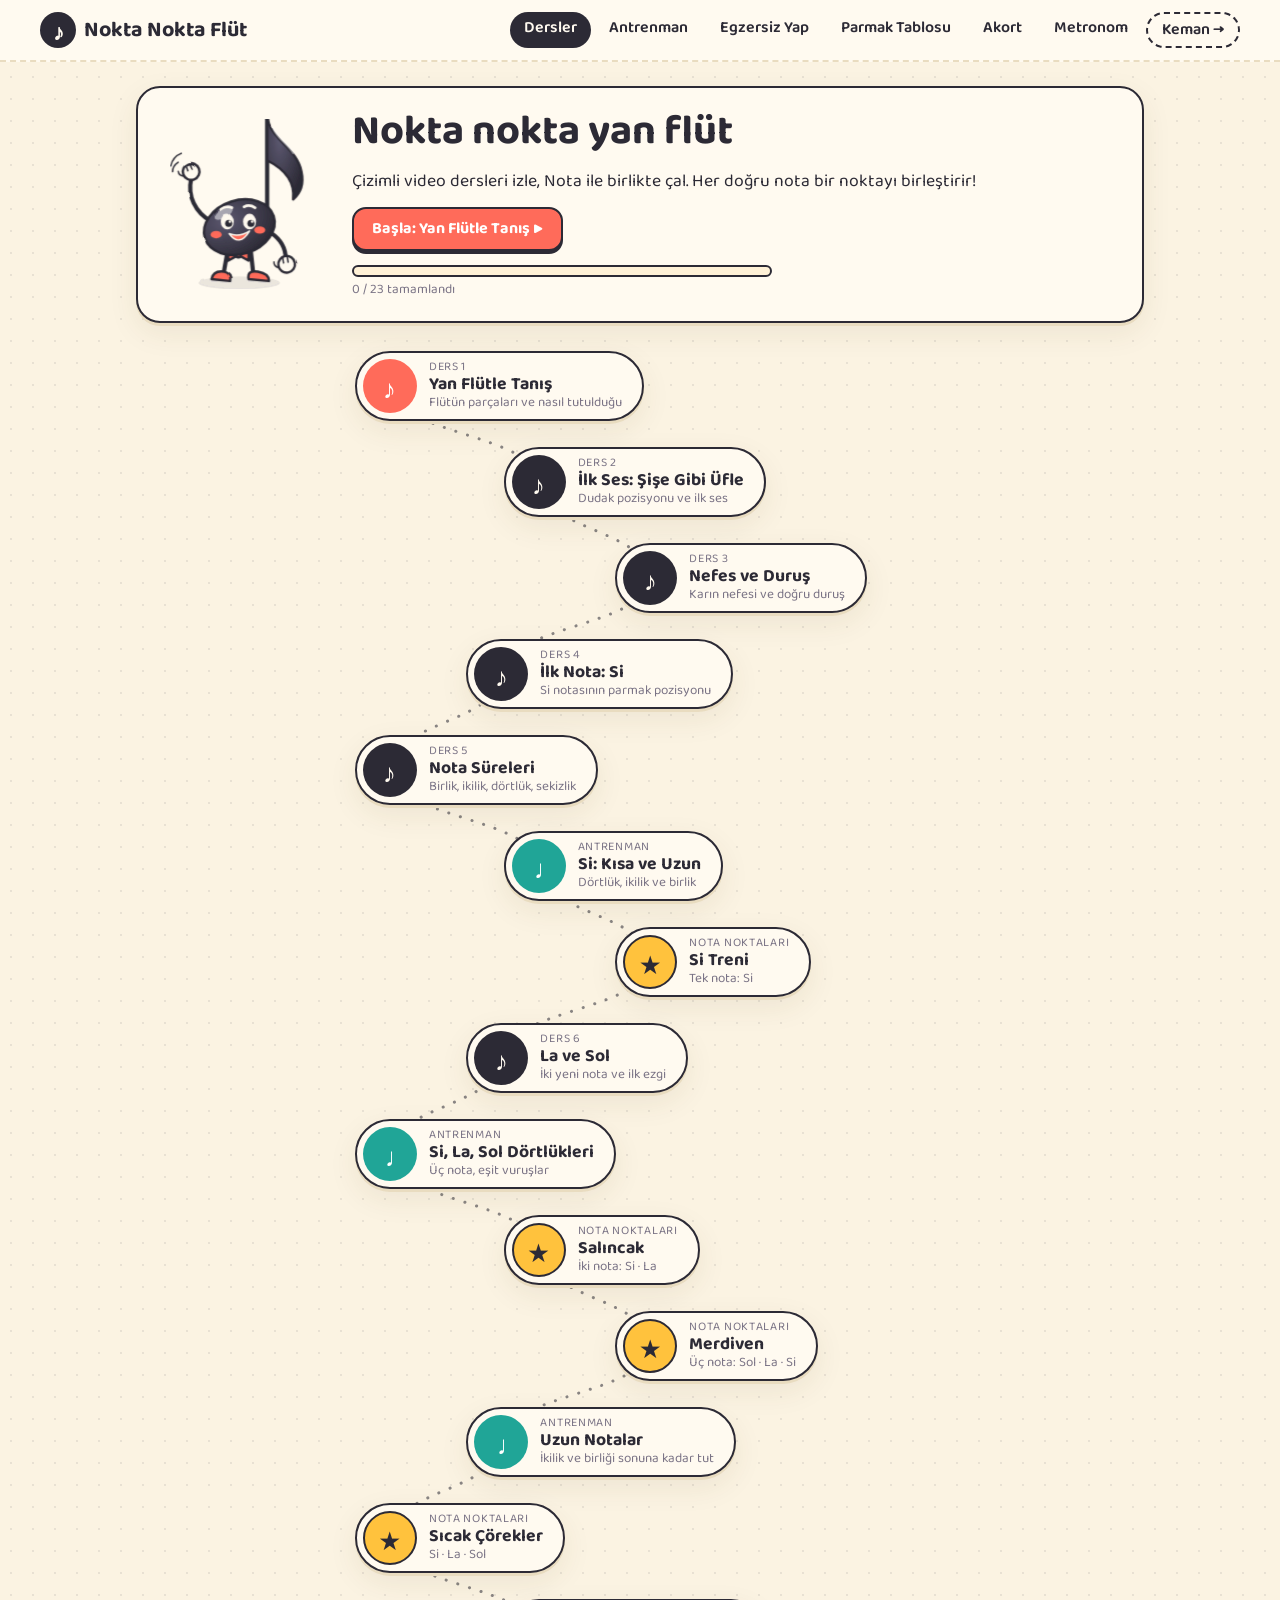
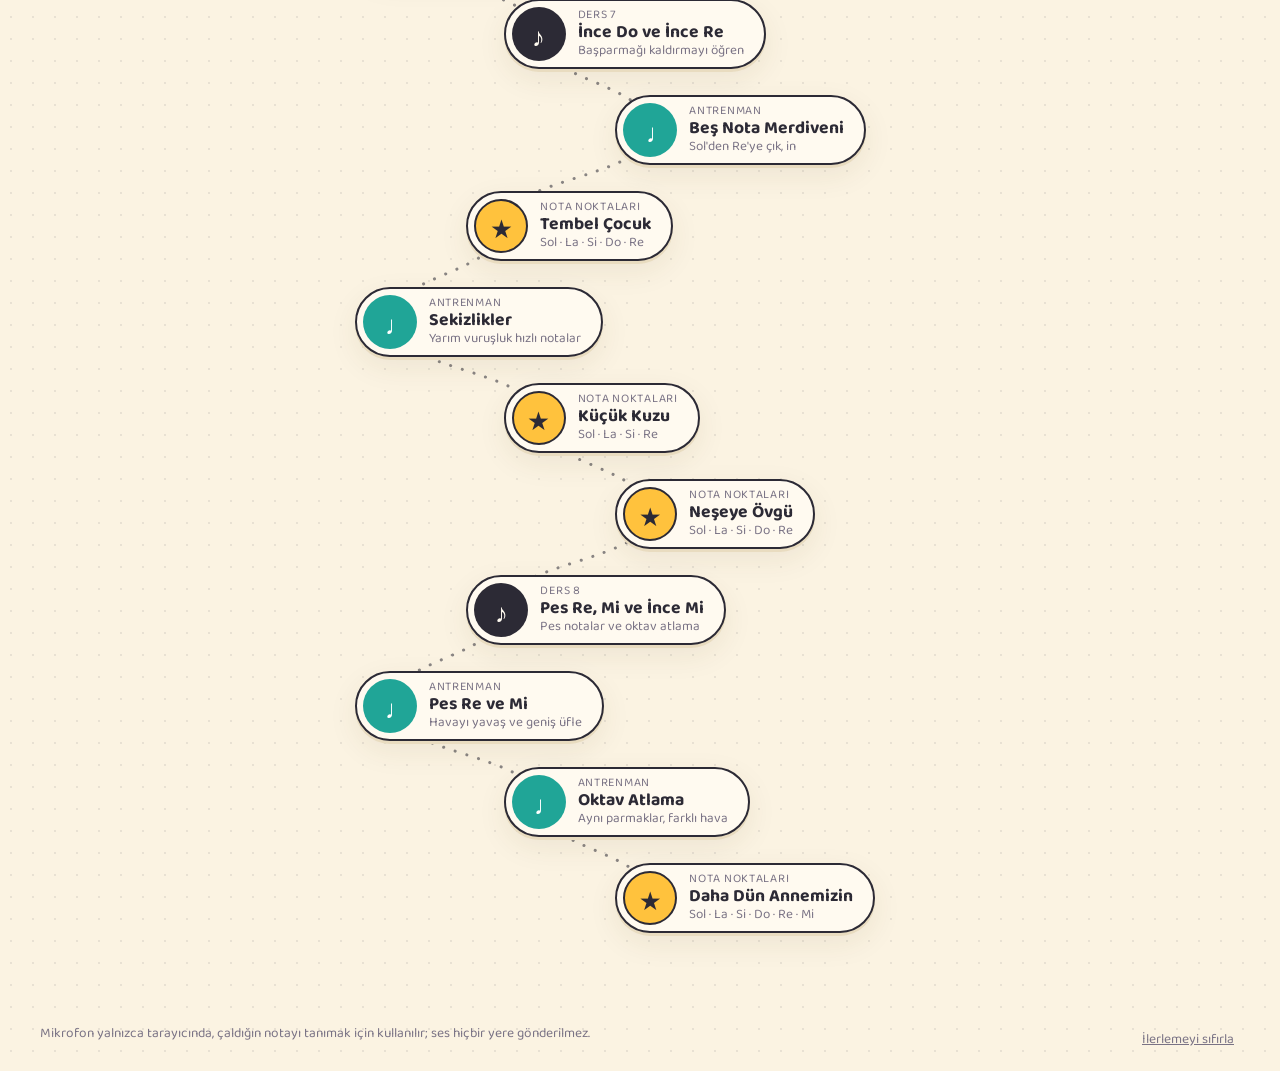
==== commit a0c8cd4c: "Kemana Egzersiz Yap, iki uygulamaya metronom ve gelişmiş akort aleti - Keman: 5 ünitede 32 egzersiz " ====
--- a/index.html
+++ b/index.html
@@ -86,6 +86,7 @@
         <a href="#/egzersiz" class="nav-worksheet">Egzersiz Yap</a>
         <a href="#/parmak">Parmak Tablosu</a>
         <a href="#/akort">Akort</a>
+        <a href="#/metronom">Metronom</a>
         <a class="other-instrument" href="keman/">Keman →</a>
       </nav>
     </header>
--- a/css/style.css
+++ b/css/style.css
@@ -491,11 +491,21 @@
 .mic-status { font-size: 0.95rem; color: var(--muted); min-height: 1.4em; }
 .melody-strip { display: flex; gap: 4px; overflow-x: auto; padding: 8px 2px; scrollbar-width: thin; }
 .chip {
-  flex: none; min-width: calc(34px * var(--w, 1)); text-align: center; padding: 3px 6px; border-radius: 10px;
+  position: relative; overflow: hidden; flex: none; min-width: calc(22px + 24px * var(--w, 1)); text-align: center; padding: 3px 6px; border-radius: 10px;
   border: 2px solid var(--ink); background: var(--paper); font-weight: 700; font-size: 0.95rem;
-}
+  display: flex; flex-direction: column; align-items: center; line-height: 1.1;
+}
+.chip b, .chip small { position: relative; z-index: 1; }
+.chip-val { width: 14px; height: 22px; position: relative; z-index: 1; }
+.chip.current .chip-val .ink, .chip.done .chip-val .ink { stroke: #fff; }
+.chip.current .chip-val .head-g, .chip.done .chip-val .head-g, .chip.current .chip-val .fill-ink, .chip.done .chip-val .fill-ink { fill: #fff; }
+.chip-fill { position: absolute; left: 0; bottom: 0; top: 0; width: 0; background: color-mix(in srgb, var(--teal) 55%, transparent); }
 .chip.done { background: var(--teal); color: #fff; opacity: 0.55; }
 .chip.current { background: var(--coral); color: #fff; transform: scale(1.12); }
+.dots-side .value-line { font-size: 1.05rem; margin: 2px 0; }
+.value-glyph .value-icon { width: 22px; height: 34px; display: block; }
+.dots-side .beat-dots span { width: 24px; height: 24px; }
+.dots-side .beat-dots span.half { height: 12px; margin-top: 12px; }
 .dots-controls { display: flex; flex-wrap: wrap; gap: 8px; }
 .touch-pad { display: flex; flex-wrap: wrap; gap: 8px; margin-top: 12px; }
 .pad-key {
@@ -591,10 +601,11 @@
 .ws-big-staff { width: 100%; max-width: 360px; height: auto; }
 .ws-flute {
   grid-column: 1 / -1; background: var(--paper); border: 2.5px solid var(--ink); border-radius: var(--radius);
-  box-shadow: var(--shadow); padding: 8px 12px; transition: opacity 0.2s;
+  box-shadow: var(--shadow); padding: 4px 0; transition: opacity 0.2s; overflow: hidden;
 }
 .ws-flute:empty { display: none; }
-.ws-flute .mini-flute { width: 100%; max-width: none; display: block; }
+/* Flüt büyük çizilir: baş kısmının ucu kırpılır, parmak delikleri ve anahtarlar kutuyu doldurur */
+.ws-flute .mini-flute { width: 132%; max-width: none; display: block; margin: -5% 0 -3% -30%; }
 .ws-flute.dim .mini-flute { opacity: 0.55; }
 .ws-flute-cap { font-weight: 700; text-align: center; }
 .beat-dots span.extra { border-style: dashed; }
@@ -655,6 +666,20 @@
 }
 /* Tuşla çalarken tuşlar ekranın altında sabit kalır (satırlar kayarken de erişilir) */
 .ws .touch-pad { position: sticky; bottom: 0; z-index: 5; background: var(--page); padding: 8px 0; margin-top: 0; }
+/* Antrenmanda da flüt resmi büyük: baş kısmının ucu kırpılır */
+.drill-side .target-visual { overflow: hidden; }
+.drill:not(.ws) .drill-main { grid-template-columns: minmax(0, 1fr) minmax(0, 1.6fr); }
+.drill-side .target-visual .mini-flute { width: 132%; max-width: none; margin: -4% 0 -2% -30%; }
+.pager { margin-left: auto; display: flex; align-items: center; gap: 8px; }
+.pager .btn { text-decoration: none; }
+.pager .disabled { opacity: 0.4; pointer-events: none; }
+.pager-count { font-weight: 700; font-variant-numeric: tabular-nums; }
+.cmd-hint { display: flex; align-items: center; justify-content: center; gap: 8px 18px; flex-wrap: wrap; margin-top: 12px; font-weight: 600; }
+.cmd-hint .cmd { display: inline-flex; align-items: center; gap: 8px; }
+.cmd-bar { display: inline-block; width: 120px; height: 10px; border: 2px solid var(--ink); border-radius: 99px; overflow: hidden; }
+.cmd-bar i { display: block; height: 100%; width: 0; background: var(--teal); }
+.result-nav { display: flex; gap: 10px; justify-content: center; flex-wrap: wrap; margin-top: 10px; }
+.result-nav a.btn { text-decoration: none; }
 .btn.small { padding: 4px 10px; min-height: 36px; }
 .small-print { font-size: 0.85rem; margin-top: 16px; }
 @media (max-width: 720px) {
@@ -665,8 +690,7 @@
   .ws-target .beat-dots span { width: 22px; height: 22px; }
   .ws-target .mic-status { font-size: 0.8rem; }
   /* Dar ekranda flütün yalnızca parmak bölümü gösterilir (baş kısmı kırpılır), resim büyür */
-  .ws-flute { overflow: hidden; padding: 6px 0; }
-  .ws-flute .mini-flute { width: 150%; margin-left: -46%; }
+  .ws-flute .mini-flute { width: 165%; margin: -6% 0 -4% -57%; }
 }
 
 /* ------------------------------------------------------------- parmak tablosu */
@@ -690,7 +714,50 @@
 .gauge i { position: absolute; bottom: 4px; font-style: normal; color: var(--muted); }
 .gauge .flat { left: 14px; }
 .gauge .sharp { right: 14px; }
-.gauge .mid { left: 50%; top: 4px; transform: translateX(-50%); }
+.gauge .mid { left: 50%; top: -22px; bottom: auto; transform: translateX(-50%); }
+.gauge .flat, .gauge .sharp { font-size: 0.85rem; }
+/* Yeşil bölge: ±5 sent */
+.gauge-ok { position: absolute; left: calc(50% - 9px); bottom: 0; width: 18px; height: 100px; background: color-mix(in srgb, var(--teal) 25%, transparent); border-radius: 9px 9px 0 0; }
+.tuner.in-tune .needle { background: var(--teal); }
+.tuner.in-tune .gauge-ok { background: color-mix(in srgb, var(--teal) 55%, transparent); }
+.tuner-refs { display: flex; flex-wrap: wrap; gap: 8px; justify-content: center; margin-bottom: 12px; }
+.ref-btn.active { background: var(--ink); color: var(--paper); border-style: solid; }
+.tuner-cents { font-weight: 700; font-variant-numeric: tabular-nums; min-height: 1.4em; }
+.tuner-advice { min-height: 2.8em; margin: 6px 0 10px; font-weight: 600; }
+.tuner.in-tune .tuner-advice { color: var(--teal); }
+.tuner-page .page-head, .metro-page .page-head { display: flex; align-items: center; justify-content: space-between; gap: 10px; }
+
+/* ------------------------------------------------------------- metronom */
+.metro { max-width: 460px; margin: 0 auto; text-align: center; display: grid; gap: 14px; justify-items: center; }
+.metro-beats { display: flex; gap: 12px; justify-content: center; min-height: 34px; }
+.metro-beats span { width: 30px; height: 30px; border: 2.5px solid var(--ink); border-radius: 50%; background: var(--paper); transition: background 0.06s, transform 0.06s; }
+.metro-beats span.strong { border-width: 4px; }
+.metro-beats span.on { background: var(--sun); transform: scale(1.15); }
+.metro-beats span.strong.on { background: var(--coral); }
+.metro-bpm { display: flex; flex-direction: column; align-items: center; line-height: 1; }
+.metro-bpm .big { font-size: 4.5rem; font-weight: 700; font-variant-numeric: tabular-nums; }
+.metro-term { font-weight: 600; }
+.metro-steps, .metro-actions, .metro-opts { display: flex; gap: 8px; flex-wrap: wrap; justify-content: center; }
+.metro-steps .btn { min-width: 58px; }
+.metro-slider { width: 100%; accent-color: var(--coral); }
+.metro-toggle { min-width: 150px; font-size: 1.15rem; }
+.metro-opts .chip-btn.standalone.active { background: var(--ink); color: var(--paper); border-style: solid; }
+
+/* Egzersiz/antrenman sayfasında tempo düğmeleri */
+.tempo-ctl { display: inline-flex; align-items: center; gap: 8px; flex-wrap: wrap; }
+.tempo-ctl .seg-group .chip-btn { min-width: 42px; font-size: 1.2rem; font-weight: 700; }
+.tempo-val { display: inline-flex; align-items: center; align-self: stretch; gap: 4px; padding: 0 8px; border-left: 2px solid var(--ink); border-right: 2px solid var(--ink); background: var(--paper); }
+.tempo-val input {
+  width: 3.2em; font: inherit; font-weight: 700; font-size: 1.15rem; text-align: center; border: none; background: transparent; color: var(--ink);
+  -moz-appearance: textfield; appearance: textfield;
+}
+.tempo-val input::-webkit-outer-spin-button, .tempo-val input::-webkit-inner-spin-button { -webkit-appearance: none; margin: 0; }
+.tempo-val small { color: var(--muted); }
+.clicks-btn.active { background: var(--ink); color: var(--paper); border-style: solid; }
+.tempo-note { font-weight: 600; }
+/* Kemanda parmak yeri şeması: egzersiz sahnesinde ortada, uygun boyda */
+.ws-flute .mini-fingerboard { display: block; width: auto; height: 260px; max-width: 100%; margin: 4px auto; }
+.ws-new-note .mini-fingerboard { display: block; height: 200px; width: auto; margin: 0 auto; }
 
 /* ------------------------------------------------------------- dar ekranlar */
 @media (max-width: 720px) {
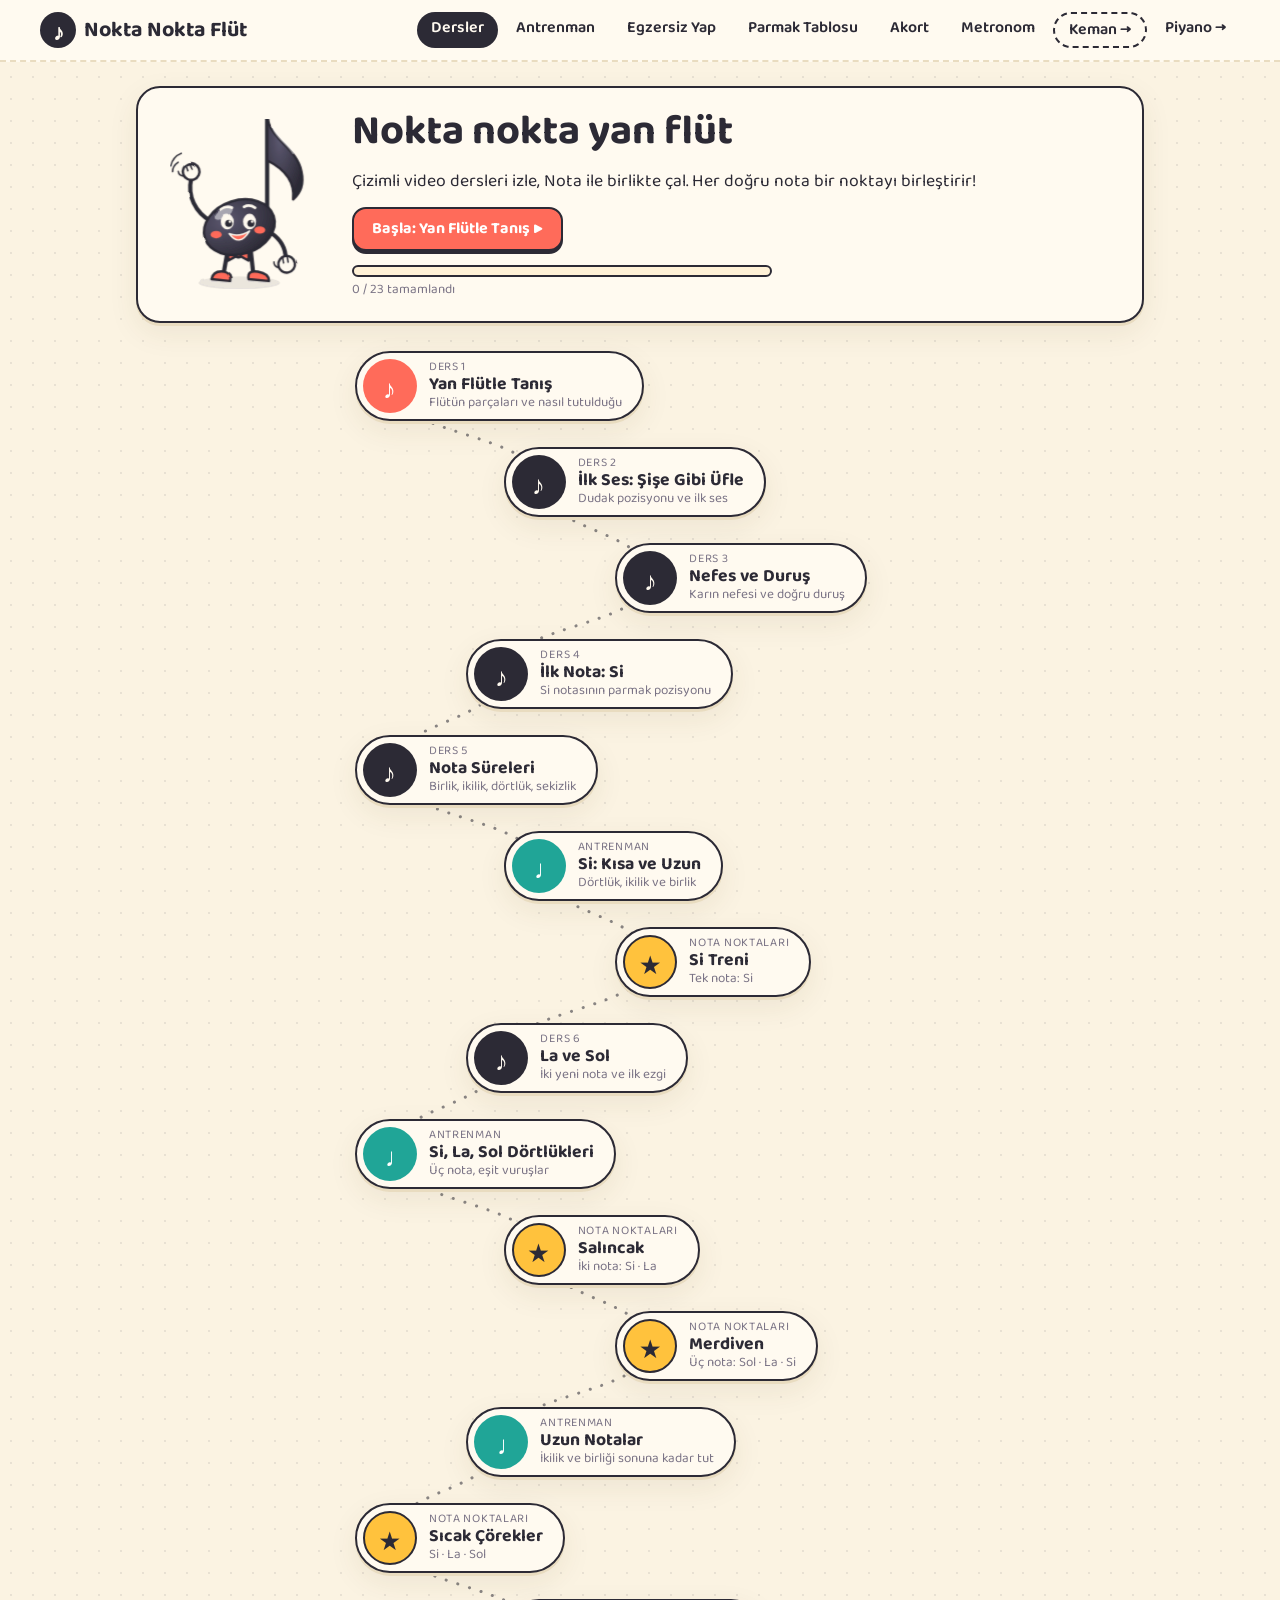
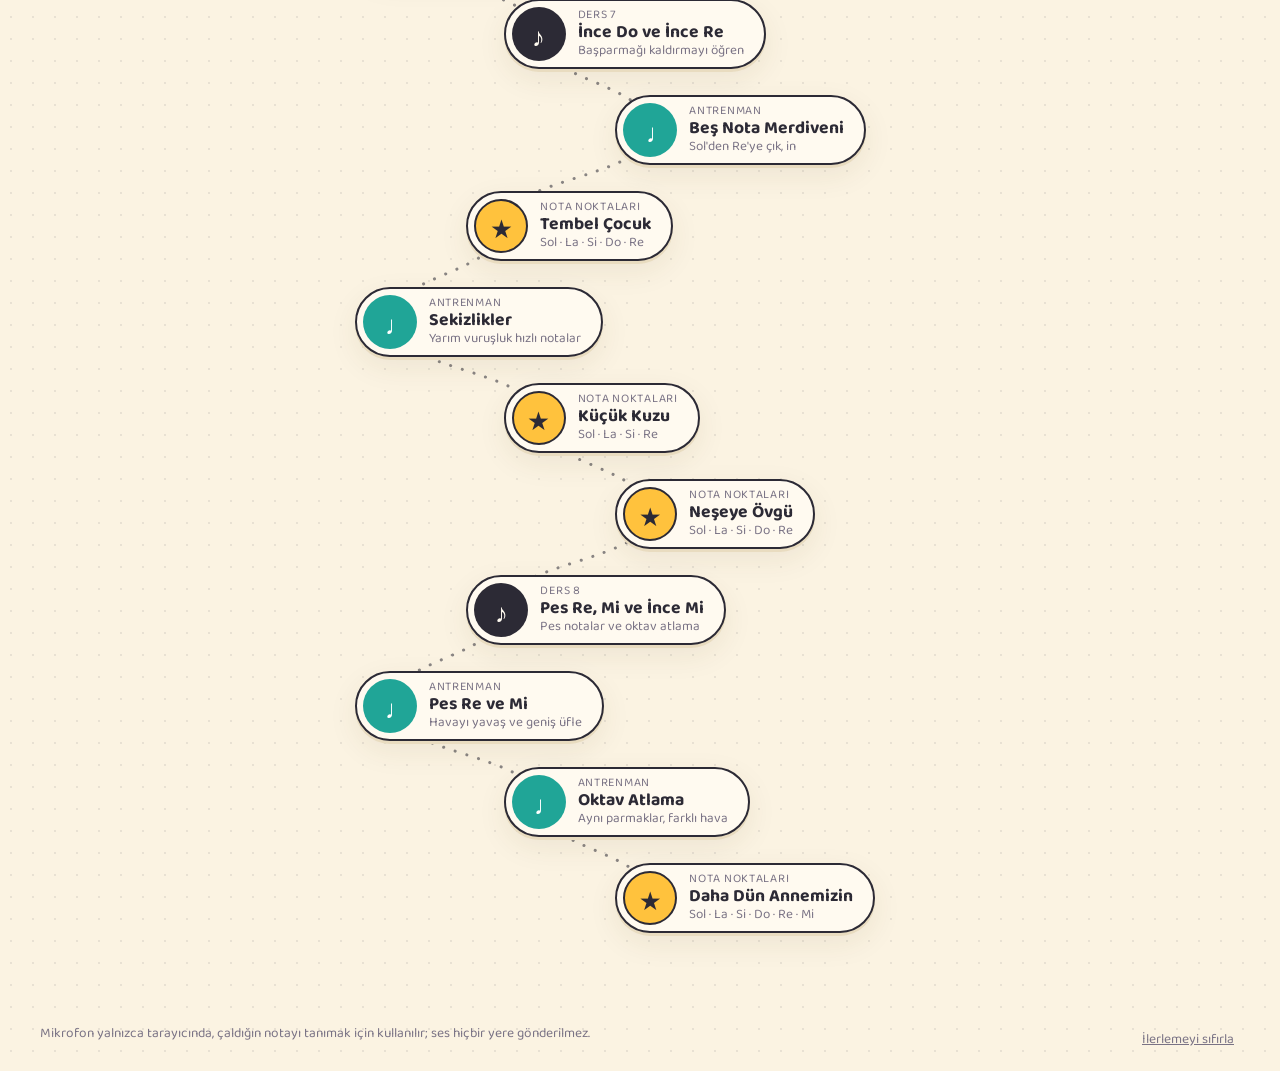
==== commit 3c16db52: "Nokta Nokta Piyano: piyanoya geçmeden önce Nota Okuma yolu - Yeni uygulama /piyano/ (boot('piano')):" ====
--- a/index.html
+++ b/index.html
@@ -88,6 +88,7 @@
         <a href="#/akort">Akort</a>
         <a href="#/metronom">Metronom</a>
         <a class="other-instrument" href="keman/">Keman →</a>
+        <a href="piyano/">Piyano →</a>
       </nav>
     </header>
 
--- a/css/style.css
+++ b/css/style.css
@@ -611,6 +611,19 @@
 .beat-dots span.extra { border-style: dashed; }
 .beat-dots span.rest { border-radius: 8px; }
 .ws-rows { display: flex; flex-direction: column; gap: 12px; margin-top: 14px; }
+/* Çalarken satırların üstünde yapışkan şerit: sayım, hedef nota, süre ve geri bildirim */
+.ws-live {
+  display: none; position: sticky; top: var(--live-top, 0px); z-index: 6; align-items: baseline; gap: 6px 14px; flex-wrap: wrap;
+  margin-top: 14px; padding: 8px 14px; background: var(--paper); border: 2.5px solid var(--ink); border-radius: 14px; box-shadow: var(--shadow);
+}
+.ws.running .ws-live { display: flex; }
+.ws-live-count:not(:empty) { font-size: 1.6rem; font-weight: 700; color: var(--coral); }
+.ws-live-name { font-size: 1.5rem; }
+.ws-live-value { font-weight: 600; }
+.ws-live-fb { flex-basis: 100%; font-weight: 600; min-height: 1.3em; }
+.ws-live-fb:empty { display: none; }
+.ws-live-heard { margin-left: auto; font-size: 0.9rem; }
+.ws.running .ws-live + .ws-rows { margin-top: 10px; }
 .ws-row {
   background: var(--paper); border: 2.5px solid var(--ink); border-radius: var(--radius); box-shadow: var(--shadow);
   padding: 8px 10px 4px; transition: opacity 0.2s, border-color 0.2s, box-shadow 0.2s;
@@ -785,5 +798,63 @@
 }
 
 @media (prefers-reduced-motion: reduce) {
-  *, *::before, *::after { animation-duration: 0.01ms !important; transition-duration: 0.01ms !important; }
-}
+  /* transition: none — 0,01 ms'lik geçiş bile her stil değişikliğini bir kare geciktirip yerleşimi oynatıyordu */
+  *, *::before, *::after { animation-duration: 0.01ms !important; transition: none !important; }
+}
+
+/* ------------------------------------------------------------- piyano klavyesi */
+.kb { display: block; width: 100%; height: auto; touch-action: none; user-select: none; -webkit-user-select: none; }
+.kb .key rect { stroke: var(--ink); stroke-width: 2; }
+.kb .key.white rect { fill: #fffdf8; }
+.kb .key.black rect { fill: #2c2a35; }
+.kb-live .key { cursor: pointer; }
+.kb .key.white.down rect { fill: var(--sun-soft); }
+.kb .key.black.down rect { fill: #5a5670; }
+.kb .key.marked.white rect { fill: color-mix(in srgb, var(--coral) 35%, #fffdf8); }
+.kb .key.marked.black rect { fill: var(--coral); }
+.kb .key.ok.white rect, .kb .key.ok.black rect { fill: var(--teal); }
+.kb .key.wrong.white rect, .kb .key.wrong.black rect { fill: var(--coral); }
+.kb .key.hint rect { animation: key-hint 0.8s ease-in-out infinite alternate; }
+@keyframes key-hint { from { fill: #fffdf8; } to { fill: var(--sun); } }
+.kb .key-label { font-size: 15px; font-weight: 700; fill: var(--ink-on-white, #2c2a35); }
+.kb .mid-c-dot { fill: var(--coral); }
+.kb-wrap { overflow-x: auto; padding: 4px 0 8px; }
+.kb-wrap .kb { min-width: min(560px, 100%); margin: 0 auto; }
+/* Seçili (basılı) düz düğmeler: koyu zemin, açık yazı */
+.chip-btn.standalone.active { background: var(--ink); color: var(--paper); border-style: solid; }
+.mini-keyboard { max-width: 340px; margin: 8px auto; }
+.chart-detail .mini-keyboard { max-width: 420px; }
+.kb-intro { max-width: 620px; margin: 6px auto; }
+
+/* ------------------------------------------------------------- nota okuma */
+.rd-intro { margin: 12px 0; padding: 12px 16px; }
+.rd-intro summary { cursor: pointer; font-size: 1.1rem; }
+.rd-intro-body { display: grid; grid-template-columns: minmax(0, 1.2fr) minmax(0, 1fr); gap: 16px; align-items: center; }
+.rd-intro-body ul { margin: 8px 0; padding-left: 20px; display: grid; gap: 6px; }
+.rd-intro-visual:empty { display: none; }
+.rd-intro-staff { width: 100%; max-width: 420px; height: auto; display: block; margin: 0 auto; }
+.rd-stage { display: grid; grid-template-columns: minmax(0, 1.5fr) minmax(0, 1fr); gap: 16px; align-items: center; margin: 12px 0; }
+.rd-board { min-height: 180px; display: grid; place-items: center; }
+.rd-staff-svg { width: 100%; max-width: 640px; height: auto; display: block; }
+.rd-row-tag { font-weight: 700; justify-self: start; }
+.rd-label { font-size: 15px; font-weight: 700; fill: var(--muted); }
+.rd-note.current .head-g, .rd-note.current .paper { stroke: var(--coral); }
+.rd-note.current .ink { stroke: var(--coral); }
+.rd-note.ok .ink { stroke: var(--teal); }
+.rd-note.wrong .ink { stroke: var(--coral); }
+.rd-note.ok .rd-label { fill: var(--teal); }
+.rd-find { display: grid; place-items: center; gap: 4px; }
+.rd-find b { font-size: clamp(3rem, 12vw, 5.5rem); line-height: 1; }
+.rd-progress { font-size: 1.2rem; }
+.rd-feedback { min-height: 3em; font-weight: 600; }
+.rd-names { display: flex; flex-wrap: wrap; gap: 8px; justify-content: center; margin: 8px 0; }
+.rd-names .pad-key { min-width: 70px; }
+@media (max-width: 720px) {
+  .rd-intro-body, .rd-stage { grid-template-columns: 1fr; }
+  /* Cevap yolları dar ekranda 2×2 */
+  .reading .drill-options .seg-group { display: grid; grid-template-columns: 1fr 1fr; width: 100%; }
+  .reading .drill-options .seg-group .chip-btn { border-left: none; border-top: 2px solid var(--ink); }
+  .reading .drill-options .seg-group .chip-btn:nth-child(-n + 2) { border-top: none; }
+  .reading .drill-options .seg-group .chip-btn:nth-child(2n) { border-left: 2px solid var(--ink); }
+  .rd-board { min-height: 140px; }
+}
